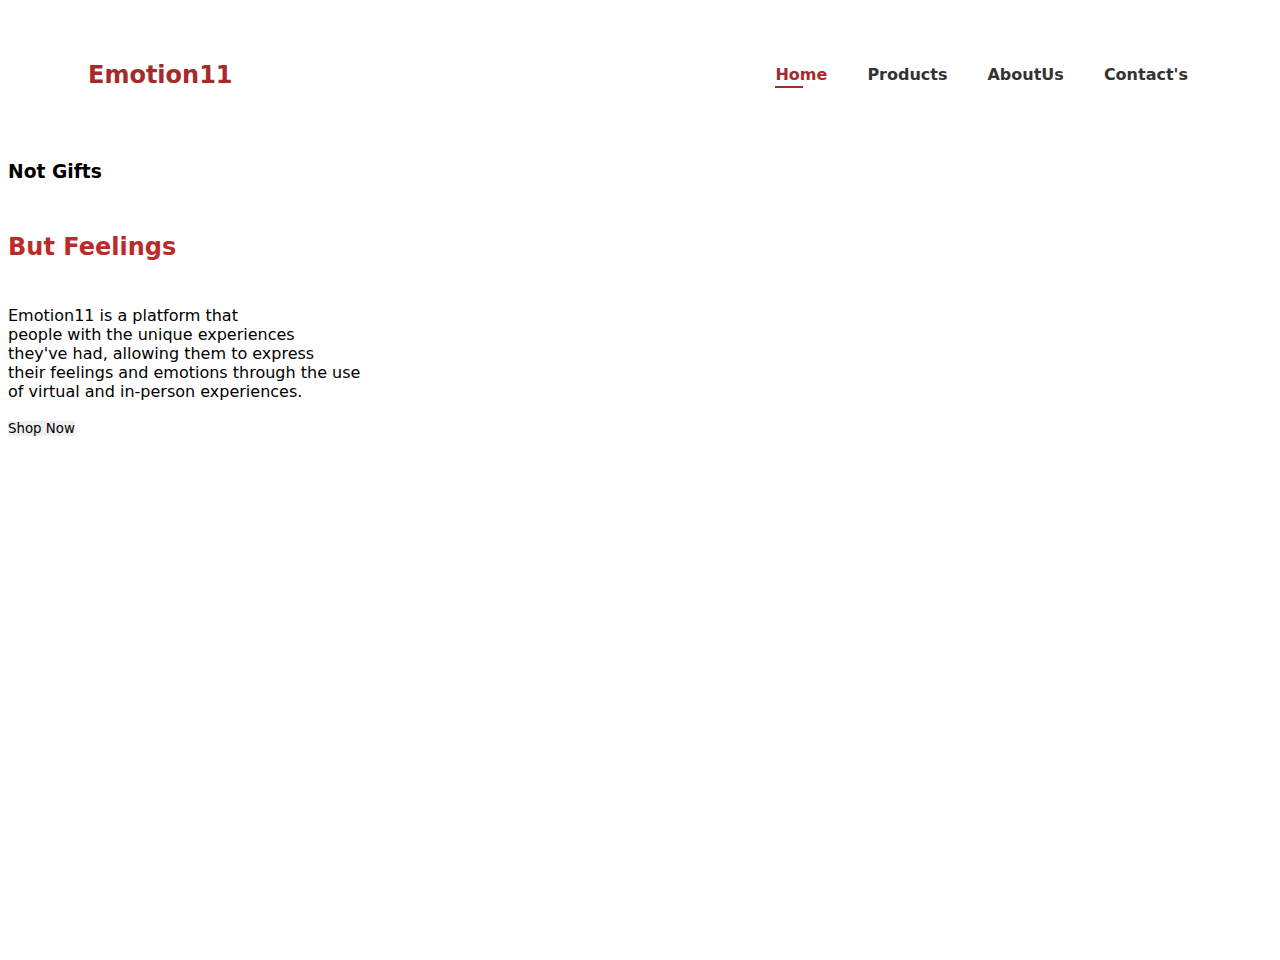
==== index.html @ 4c48672e "Add files via upload" ====
<!DOCTYPE html>
<html lang="en">
<head>
    <meta charset="UTF-8">
    <meta name="viewport" content="width=device-width, initial-scale=1.0">
    <title>Emotion11/Home</title>
    <link rel="stylesheet" href="style.css">
</head>
<body>
    <section id="header">
        <h2 class="logo">Emotion11</h2>
        <!--<a href="#"><img src="pictures/1.jpg" class="logo" height="90px"></a>-->
        <div>
            <ul id="navbar">
                <li><a class="active">Home</a></li>
                <li><a href="#">Products</a></li>
                <li><a href="#">AboutUs</a></li>
                <li><a href="#">Contact's</a></li>
            </ul>
        </div>
    </section>

    <section id="Hero">
        <h3>Not Gifts</h3>
        <h2>But Feelings</h2>
        <p>Emotion11 is a platform that<br> people with the unique experiences <br>they've had, allowing them to express<br> their feelings and emotions through the use<br> of virtual and in-person experiences.</p>
        <button>Shop Now</button>
    </section>
    
</body>
</html>
---- style.css ----
@import url('http://fonts.googleapis.com/css2?family=spartan:wght@100;200;300;400;500;600;700;800;900&display=swap');

*{
    border: 0;
    padding: 0;
    box-sizing: border-box;
    font-family: system-ui, -apple-system, BlinkMacSystemFont, 'Segoe UI', Roboto, Oxygen, Ubuntu, Cantarell, 'Open Sans', 'Helvetica Neue', sans-serif;
}

#header h2{
    color: brown;
}
h1{
    font-size: 50px ;
    line-height:  64px; ;

}

h2{
    font-size:46 ;
    line-height:54px ;
    
}


h4{
    font-size: 20px ;
    
    
}

h6{
    font-size:700 ;
    line-height: 12px ;
    
}

p{
    font-size: 16px;
    margin: 12px 0 20px 0;
}

section-p1 {
    padding: 40px 80px;
}

section-m1{
    margin: 40px 0;
}

body{
    width: 100%
}

#header {
    display: flex;
    align-items: center;
    justify-content: space-between;
    padding: 20px 80px;
    /*box-shadow: 0 5px 5px rgba(0, 0, 0, 0.1);*/
}

#navbar{
    display: flex;
    align-items: center;
    justify-content: center;

}

#navbar li{
    list-style: none;
    padding: 0 20px;
    position: relative;
}

#navbar li a{
    text-decoration: none;
    font-size: 16px;
    font-weight: 600;
    color: #333;
    transition: 0.3s ease;
}

#navbar li a:hover,
#navbar li a.active{
    color: brown;
}

#navbar li a.active::after,
#navbar li a:hover::after{
    content: "";
    width: 30%;
    height: 2px;
    background-color: brown;
    position: absolute;
    bottom: -4px;
    left: 20px;

}

#Hero{
    background-image: url("Pictures/1.jpg");
    background-repeat: no-repeat;
    background-position: right top ;
    display: flex;
    flex-direction: column;
    align-items: flex-start;
    justify-items: center;
    /* padding: 0 80% ; */
    height: 90vh;
    width: 100%;
}

#Hero h3{
    padding-bottom: 0px;
}

#Hero h2{
    color: rgb(188, 43, 43);
}

#Hero button{
    background-image: url("Pictures/backgroundimg_button.jpg");
}
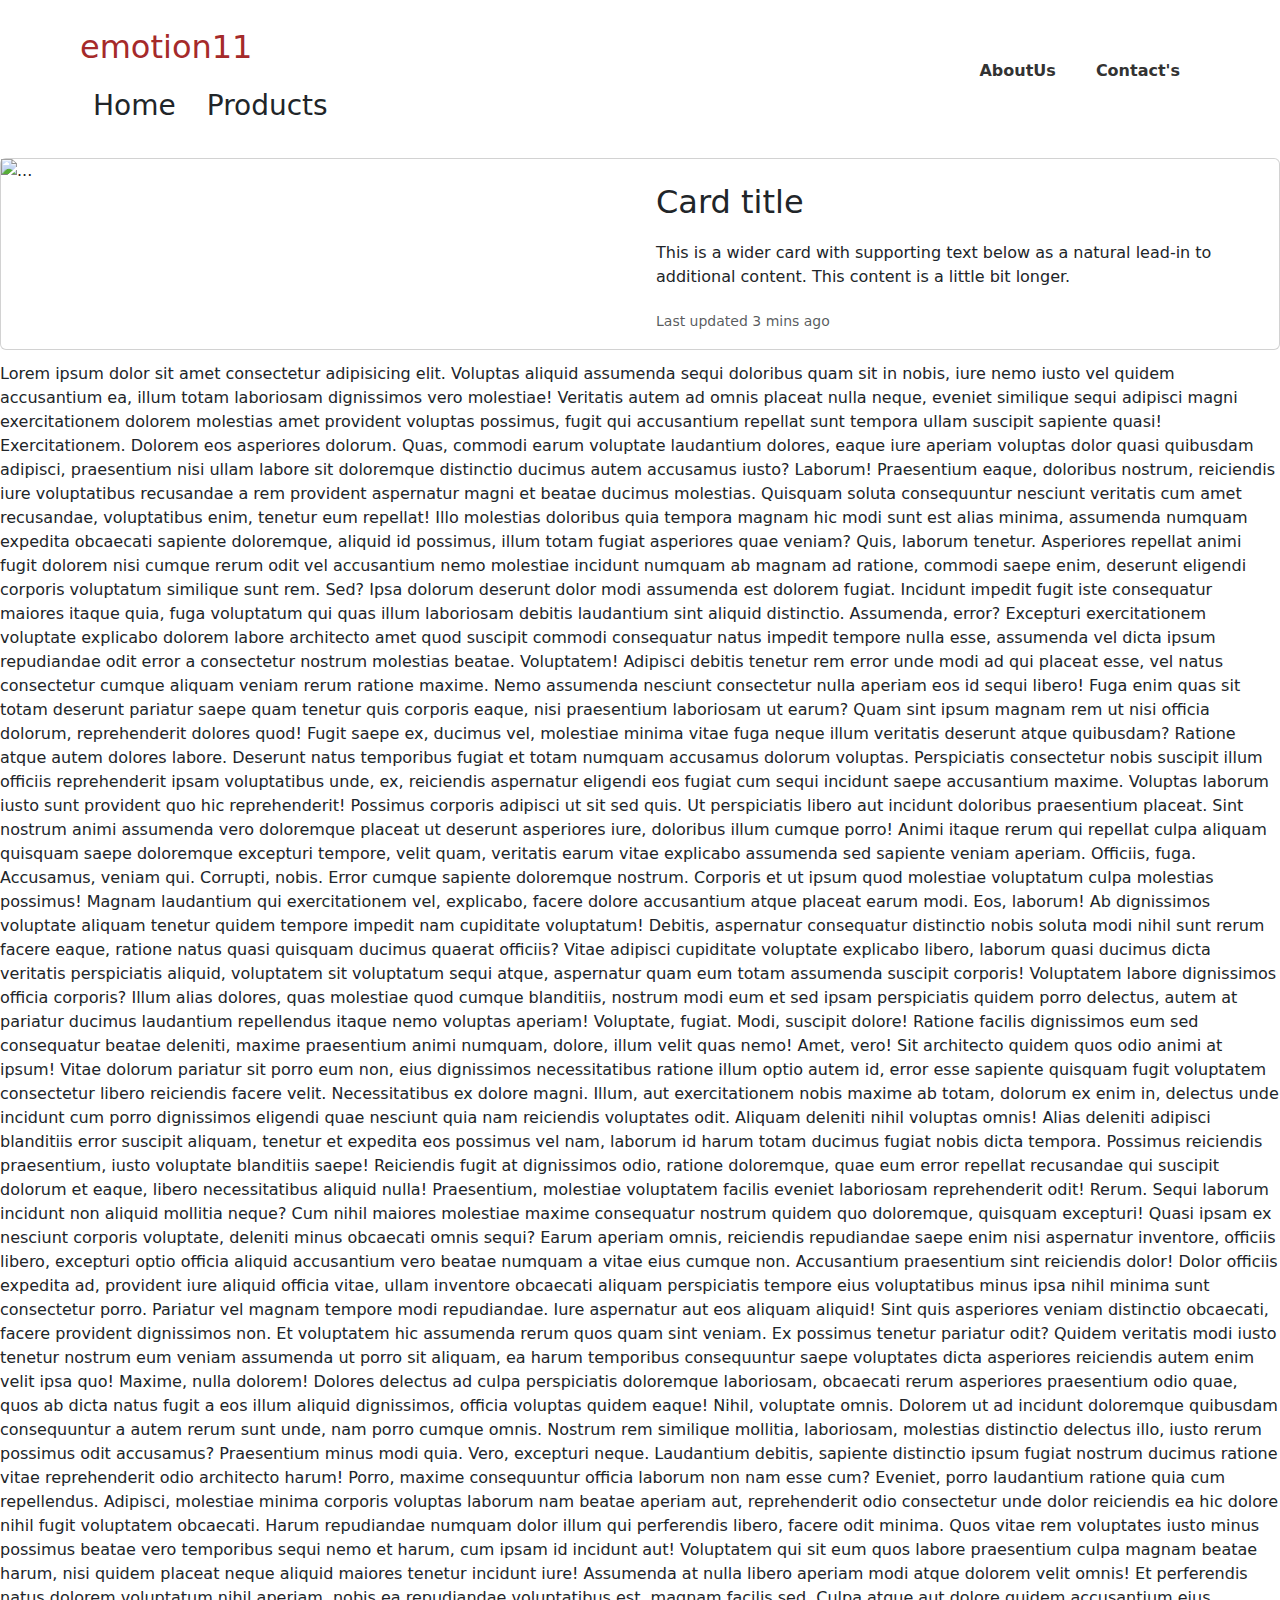
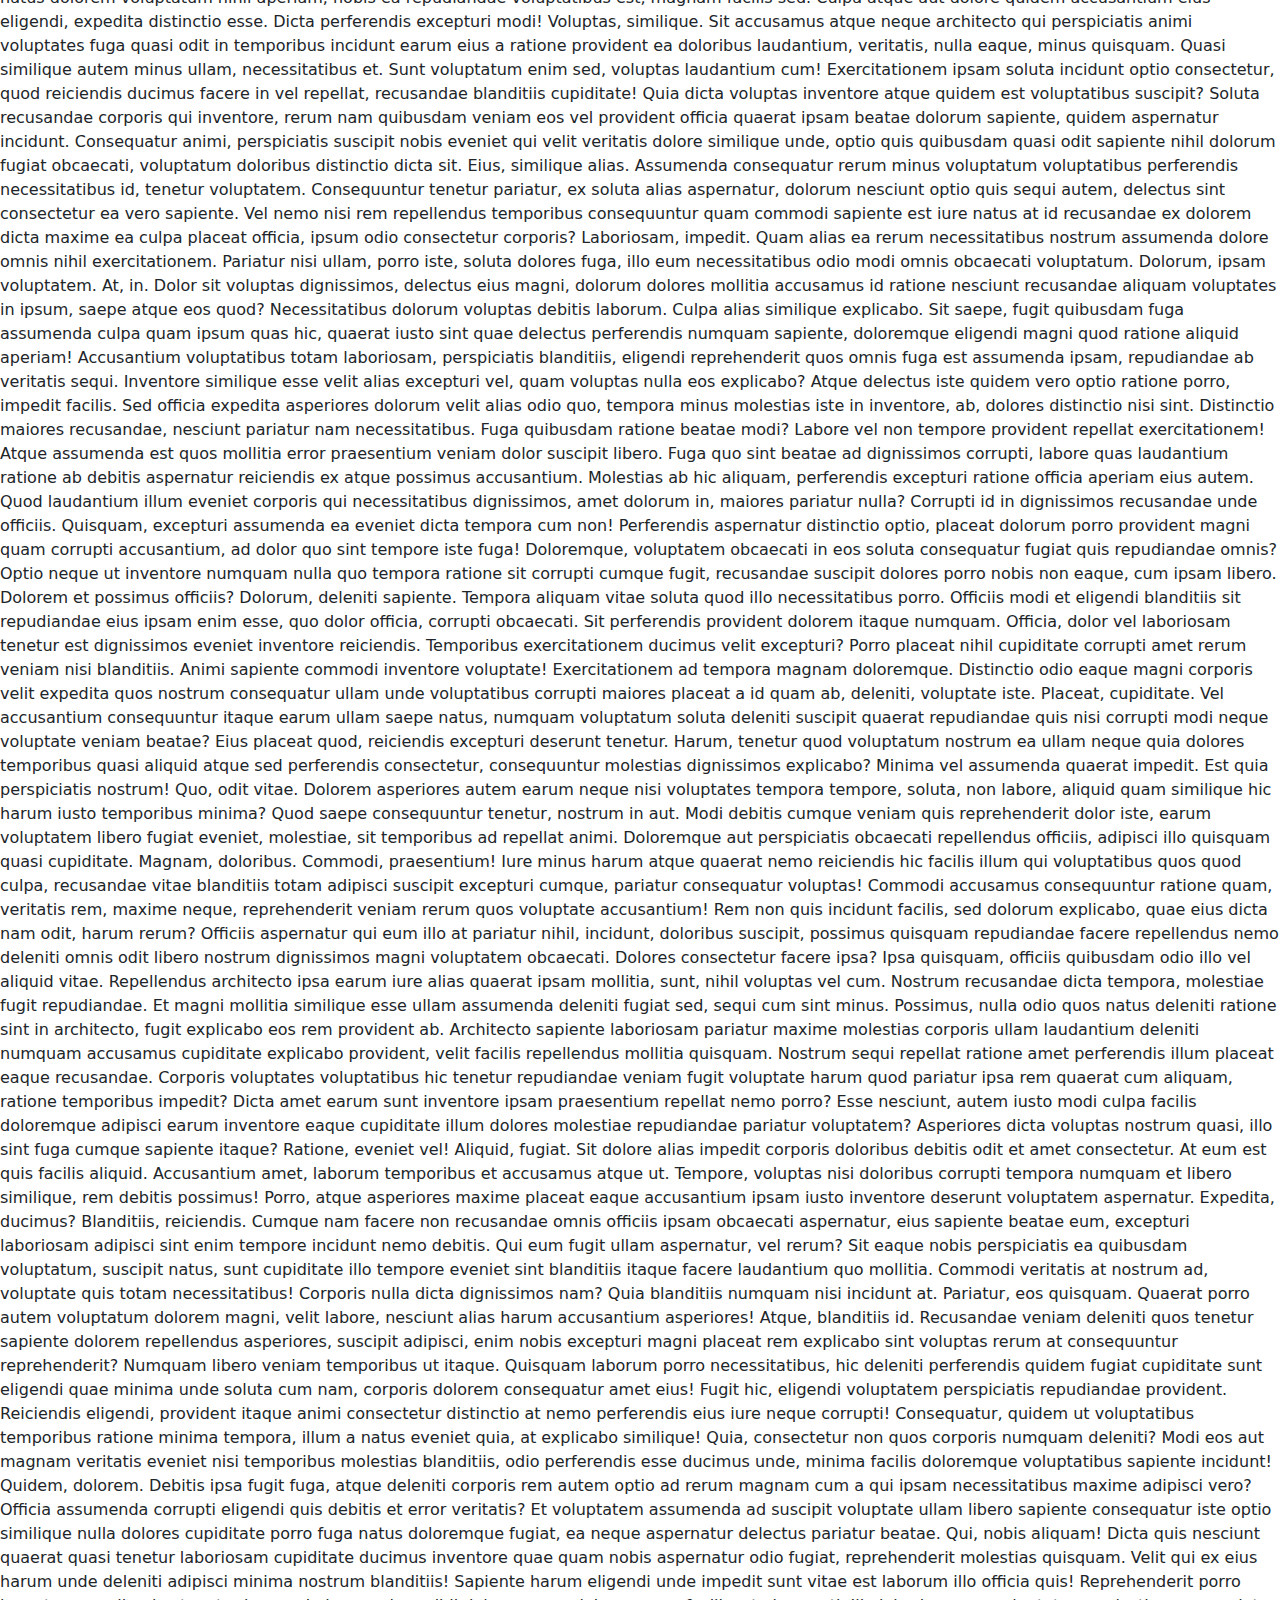
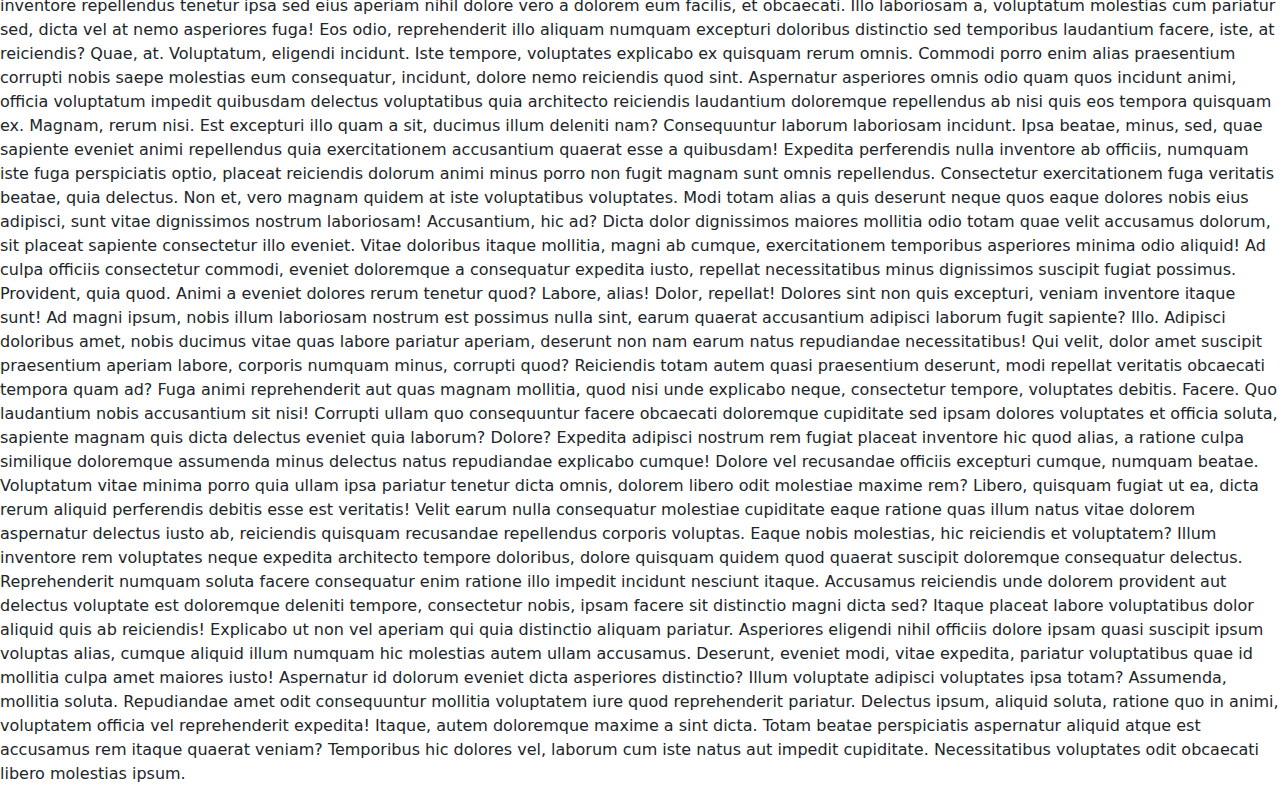
==== commit 84cd2813: "this is new index" ====
--- a/index.html
+++ b/index.html
@@ -4,28 +4,146 @@
     <meta charset="UTF-8">
     <meta name="viewport" content="width=device-width, initial-scale=1.0">
     <title>Emotion11/Home</title>
+    <link rel="stylesheet" href="	https://cdn.jsdelivr.net/npm/bootstrap@5.3.3/dist/css/bootstrap.min.css">
     <link rel="stylesheet" href="style.css">
+    
 </head>
 <body>
     <section id="header">
-        <h2 class="logo">Emotion11</h2>
+        <div class="home">
+            <h2 class="logo">emotion11</h2>
         <!--<a href="#"><img src="pictures/1.jpg" class="logo" height="90px"></a>-->
+        <button type="button" class="btn"><h3>Home</h3></button>
+        <button type="button" class=" btn btn-products"><h3>Products</h3></button>
+        </div>
         <div>
             <ul id="navbar">
-                <li><a class="active">Home</a></li>
-                <li><a href="#">Products</a></li>
                 <li><a href="#">AboutUs</a></li>
                 <li><a href="#">Contact's</a></li>
             </ul>
         </div>
     </section>
+    <div class="card" >
+        <div class="row g-0">
+          <div class="col-md-6">
+            <img src="Screenshot 2025-01-13 135725.png" class="img-fluid " alt="...">
+          </div>
+          <div class="col-md-6">
+            <div class="card-body">
+              <h2 class="card-title">Card title</h2>
+              <p class="card-text">This is a wider card with supporting text below as a natural lead-in to additional content. This content is a little bit longer.</p>
+              <p class="card-text"><small class="text-body-secondary">Last updated 3 mins ago</small></p>
+            </div>
+          </div>
+        </div>
+      </div>
+      <p>Lorem ipsum dolor sit amet consectetur adipisicing elit. Voluptas aliquid assumenda sequi doloribus quam sit in nobis, iure nemo iusto vel quidem accusantium ea, illum totam laboriosam dignissimos vero molestiae!
+      Veritatis autem ad omnis placeat nulla neque, eveniet similique sequi adipisci magni exercitationem dolorem molestias amet provident voluptas possimus, fugit qui accusantium repellat sunt tempora ullam suscipit sapiente quasi! Exercitationem.
+      Dolorem eos asperiores dolorum. Quas, commodi earum voluptate laudantium dolores, eaque iure aperiam voluptas dolor quasi quibusdam adipisci, praesentium nisi ullam labore sit doloremque distinctio ducimus autem accusamus iusto? Laborum!
+      Praesentium eaque, doloribus nostrum, reiciendis iure voluptatibus recusandae a rem provident aspernatur magni et beatae ducimus molestias. Quisquam soluta consequuntur nesciunt veritatis cum amet recusandae, voluptatibus enim, tenetur eum repellat!
+      Illo molestias doloribus quia tempora magnam hic modi sunt est alias minima, assumenda numquam expedita obcaecati sapiente doloremque, aliquid id possimus, illum totam fugiat asperiores quae veniam? Quis, laborum tenetur.
+      Asperiores repellat animi fugit dolorem nisi cumque rerum odit vel accusantium nemo molestiae incidunt numquam ab magnam ad ratione, commodi saepe enim, deserunt eligendi corporis voluptatum similique sunt rem. Sed?
+      Ipsa dolorum deserunt dolor modi assumenda est dolorem fugiat. Incidunt impedit fugit iste consequatur maiores itaque quia, fuga voluptatum qui quas illum laboriosam debitis laudantium sint aliquid distinctio. Assumenda, error?
+      Excepturi exercitationem voluptate explicabo dolorem labore architecto amet quod suscipit commodi consequatur natus impedit tempore nulla esse, assumenda vel dicta ipsum repudiandae odit error a consectetur nostrum molestias beatae. Voluptatem!
+      Adipisci debitis tenetur rem error unde modi ad qui placeat esse, vel natus consectetur cumque aliquam veniam rerum ratione maxime. Nemo assumenda nesciunt consectetur nulla aperiam eos id sequi libero!
+      Fuga enim quas sit totam deserunt pariatur saepe quam tenetur quis corporis eaque, nisi praesentium laboriosam ut earum? Quam sint ipsum magnam rem ut nisi officia dolorum, reprehenderit dolores quod!
+      Fugit saepe ex, ducimus vel, molestiae minima vitae fuga neque illum veritatis deserunt atque quibusdam? Ratione atque autem dolores labore. Deserunt natus temporibus fugiat et totam numquam accusamus dolorum voluptas.
+      Perspiciatis consectetur nobis suscipit illum officiis reprehenderit ipsam voluptatibus unde, ex, reiciendis aspernatur eligendi eos fugiat cum sequi incidunt saepe accusantium maxime. Voluptas laborum iusto sunt provident quo hic reprehenderit!
+      Possimus corporis adipisci ut sit sed quis. Ut perspiciatis libero aut incidunt doloribus praesentium placeat. Sint nostrum animi assumenda vero doloremque placeat ut deserunt asperiores iure, doloribus illum cumque porro!
+      Animi itaque rerum qui repellat culpa aliquam quisquam saepe doloremque excepturi tempore, velit quam, veritatis earum vitae explicabo assumenda sed sapiente veniam aperiam. Officiis, fuga. Accusamus, veniam qui. Corrupti, nobis.
+      Error cumque sapiente doloremque nostrum. Corporis et ut ipsum quod molestiae voluptatum culpa molestias possimus! Magnam laudantium qui exercitationem vel, explicabo, facere dolore accusantium atque placeat earum modi. Eos, laborum!
+      Ab dignissimos voluptate aliquam tenetur quidem tempore impedit nam cupiditate voluptatum! Debitis, aspernatur consequatur distinctio nobis soluta modi nihil sunt rerum facere eaque, ratione natus quasi quisquam ducimus quaerat officiis?
+      Vitae adipisci cupiditate voluptate explicabo libero, laborum quasi ducimus dicta veritatis perspiciatis aliquid, voluptatem sit voluptatum sequi atque, aspernatur quam eum totam assumenda suscipit corporis! Voluptatem labore dignissimos officia corporis?
+      Illum alias dolores, quas molestiae quod cumque blanditiis, nostrum modi eum et sed ipsam perspiciatis quidem porro delectus, autem at pariatur ducimus laudantium repellendus itaque nemo voluptas aperiam! Voluptate, fugiat.
+      Modi, suscipit dolore! Ratione facilis dignissimos eum sed consequatur beatae deleniti, maxime praesentium animi numquam, dolore, illum velit quas nemo! Amet, vero! Sit architecto quidem quos odio animi at ipsum!
+      Vitae dolorum pariatur sit porro eum non, eius dignissimos necessitatibus ratione illum optio autem id, error esse sapiente quisquam fugit voluptatem consectetur libero reiciendis facere velit. Necessitatibus ex dolore magni.
+      Illum, aut exercitationem nobis maxime ab totam, dolorum ex enim in, delectus unde incidunt cum porro dignissimos eligendi quae nesciunt quia nam reiciendis voluptates odit. Aliquam deleniti nihil voluptas omnis!
+      Alias deleniti adipisci blanditiis error suscipit aliquam, tenetur et expedita eos possimus vel nam, laborum id harum totam ducimus fugiat nobis dicta tempora. Possimus reiciendis praesentium, iusto voluptate blanditiis saepe!
+      Reiciendis fugit at dignissimos odio, ratione doloremque, quae eum error repellat recusandae qui suscipit dolorum et eaque, libero necessitatibus aliquid nulla! Praesentium, molestiae voluptatem facilis eveniet laboriosam reprehenderit odit! Rerum.
+      Sequi laborum incidunt non aliquid mollitia neque? Cum nihil maiores molestiae maxime consequatur nostrum quidem quo doloremque, quisquam excepturi! Quasi ipsam ex nesciunt corporis voluptate, deleniti minus obcaecati omnis sequi?
+      Earum aperiam omnis, reiciendis repudiandae saepe enim nisi aspernatur inventore, officiis libero, excepturi optio officia aliquid accusantium vero beatae numquam a vitae eius cumque non. Accusantium praesentium sint reiciendis dolor!
+      Dolor officiis expedita ad, provident iure aliquid officia vitae, ullam inventore obcaecati aliquam perspiciatis tempore eius voluptatibus minus ipsa nihil minima sunt consectetur porro. Pariatur vel magnam tempore modi repudiandae.
+      Iure aspernatur aut eos aliquam aliquid! Sint quis asperiores veniam distinctio obcaecati, facere provident dignissimos non. Et voluptatem hic assumenda rerum quos quam sint veniam. Ex possimus tenetur pariatur odit?
+      Quidem veritatis modi iusto tenetur nostrum eum veniam assumenda ut porro sit aliquam, ea harum temporibus consequuntur saepe voluptates dicta asperiores reiciendis autem enim velit ipsa quo! Maxime, nulla dolorem!
+      Dolores delectus ad culpa perspiciatis doloremque laboriosam, obcaecati rerum asperiores praesentium odio quae, quos ab dicta natus fugit a eos illum aliquid dignissimos, officia voluptas quidem eaque! Nihil, voluptate omnis.
+      Dolorem ut ad incidunt doloremque quibusdam consequuntur a autem rerum sunt unde, nam porro cumque omnis. Nostrum rem similique mollitia, laboriosam, molestias distinctio delectus illo, iusto rerum possimus odit accusamus?
+      Praesentium minus modi quia. Vero, excepturi neque. Laudantium debitis, sapiente distinctio ipsum fugiat nostrum ducimus ratione vitae reprehenderit odio architecto harum! Porro, maxime consequuntur officia laborum non nam esse cum?
+      Eveniet, porro laudantium ratione quia cum repellendus. Adipisci, molestiae minima corporis voluptas laborum nam beatae aperiam aut, reprehenderit odio consectetur unde dolor reiciendis ea hic dolore nihil fugit voluptatem obcaecati.
+      Harum repudiandae numquam dolor illum qui perferendis libero, facere odit minima. Quos vitae rem voluptates iusto minus possimus beatae vero temporibus sequi nemo et harum, cum ipsam id incidunt aut!
+      Voluptatem qui sit eum quos labore praesentium culpa magnam beatae harum, nisi quidem placeat neque aliquid maiores tenetur incidunt iure! Assumenda at nulla libero aperiam modi atque dolorem velit omnis!
+      Et perferendis natus dolorem voluptatum nihil aperiam, nobis ea repudiandae voluptatibus est, magnam facilis sed. Culpa atque aut dolore quidem accusantium eius eligendi, expedita distinctio esse. Dicta perferendis excepturi modi!
+      Voluptas, similique. Sit accusamus atque neque architecto qui perspiciatis animi voluptates fuga quasi odit in temporibus incidunt earum eius a ratione provident ea doloribus laudantium, veritatis, nulla eaque, minus quisquam.
+      Quasi similique autem minus ullam, necessitatibus et. Sunt voluptatum enim sed, voluptas laudantium cum! Exercitationem ipsam soluta incidunt optio consectetur, quod reiciendis ducimus facere in vel repellat, recusandae blanditiis cupiditate!
+      Quia dicta voluptas inventore atque quidem est voluptatibus suscipit? Soluta recusandae corporis qui inventore, rerum nam quibusdam veniam eos vel provident officia quaerat ipsam beatae dolorum sapiente, quidem aspernatur incidunt.
+      Consequatur animi, perspiciatis suscipit nobis eveniet qui velit veritatis dolore similique unde, optio quis quibusdam quasi odit sapiente nihil dolorum fugiat obcaecati, voluptatum doloribus distinctio dicta sit. Eius, similique alias.
+      Assumenda consequatur rerum minus voluptatum voluptatibus perferendis necessitatibus id, tenetur voluptatem. Consequuntur tenetur pariatur, ex soluta alias aspernatur, dolorum nesciunt optio quis sequi autem, delectus sint consectetur ea vero sapiente.
+      Vel nemo nisi rem repellendus temporibus consequuntur quam commodi sapiente est iure natus at id recusandae ex dolorem dicta maxime ea culpa placeat officia, ipsum odio consectetur corporis? Laboriosam, impedit.
+      Quam alias ea rerum necessitatibus nostrum assumenda dolore omnis nihil exercitationem. Pariatur nisi ullam, porro iste, soluta dolores fuga, illo eum necessitatibus odio modi omnis obcaecati voluptatum. Dolorum, ipsam voluptatem.
+      At, in. Dolor sit voluptas dignissimos, delectus eius magni, dolorum dolores mollitia accusamus id ratione nesciunt recusandae aliquam voluptates in ipsum, saepe atque eos quod? Necessitatibus dolorum voluptas debitis laborum.
+      Culpa alias similique explicabo. Sit saepe, fugit quibusdam fuga assumenda culpa quam ipsum quas hic, quaerat iusto sint quae delectus perferendis numquam sapiente, doloremque eligendi magni quod ratione aliquid aperiam!
+      Accusantium voluptatibus totam laboriosam, perspiciatis blanditiis, eligendi reprehenderit quos omnis fuga est assumenda ipsam, repudiandae ab veritatis sequi. Inventore similique esse velit alias excepturi vel, quam voluptas nulla eos explicabo?
+      Atque delectus iste quidem vero optio ratione porro, impedit facilis. Sed officia expedita asperiores dolorum velit alias odio quo, tempora minus molestias iste in inventore, ab, dolores distinctio nisi sint.
+      Distinctio maiores recusandae, nesciunt pariatur nam necessitatibus. Fuga quibusdam ratione beatae modi? Labore vel non tempore provident repellat exercitationem! Atque assumenda est quos mollitia error praesentium veniam dolor suscipit libero.
+      Fuga quo sint beatae ad dignissimos corrupti, labore quas laudantium ratione ab debitis aspernatur reiciendis ex atque possimus accusantium. Molestias ab hic aliquam, perferendis excepturi ratione officia aperiam eius autem.
+      Quod laudantium illum eveniet corporis qui necessitatibus dignissimos, amet dolorum in, maiores pariatur nulla? Corrupti id in dignissimos recusandae unde officiis. Quisquam, excepturi assumenda ea eveniet dicta tempora cum non!
+      Perferendis aspernatur distinctio optio, placeat dolorum porro provident magni quam corrupti accusantium, ad dolor quo sint tempore iste fuga! Doloremque, voluptatem obcaecati in eos soluta consequatur fugiat quis repudiandae omnis?
+      Optio neque ut inventore numquam nulla quo tempora ratione sit corrupti cumque fugit, recusandae suscipit dolores porro nobis non eaque, cum ipsam libero. Dolorem et possimus officiis? Dolorum, deleniti sapiente.
+      Tempora aliquam vitae soluta quod illo necessitatibus porro. Officiis modi et eligendi blanditiis sit repudiandae eius ipsam enim esse, quo dolor officia, corrupti obcaecati. Sit perferendis provident dolorem itaque numquam.
+      Officia, dolor vel laboriosam tenetur est dignissimos eveniet inventore reiciendis. Temporibus exercitationem ducimus velit excepturi? Porro placeat nihil cupiditate corrupti amet rerum veniam nisi blanditiis. Animi sapiente commodi inventore voluptate!
+      Exercitationem ad tempora magnam doloremque. Distinctio odio eaque magni corporis velit expedita quos nostrum consequatur ullam unde voluptatibus corrupti maiores placeat a id quam ab, deleniti, voluptate iste. Placeat, cupiditate.
+      Vel accusantium consequuntur itaque earum ullam saepe natus, numquam voluptatum soluta deleniti suscipit quaerat repudiandae quis nisi corrupti modi neque voluptate veniam beatae? Eius placeat quod, reiciendis excepturi deserunt tenetur.
+      Harum, tenetur quod voluptatum nostrum ea ullam neque quia dolores temporibus quasi aliquid atque sed perferendis consectetur, consequuntur molestias dignissimos explicabo? Minima vel assumenda quaerat impedit. Est quia perspiciatis nostrum!
+      Quo, odit vitae. Dolorem asperiores autem earum neque nisi voluptates tempora tempore, soluta, non labore, aliquid quam similique hic harum iusto temporibus minima? Quod saepe consequuntur tenetur, nostrum in aut.
+      Modi debitis cumque veniam quis reprehenderit dolor iste, earum voluptatem libero fugiat eveniet, molestiae, sit temporibus ad repellat animi. Doloremque aut perspiciatis obcaecati repellendus officiis, adipisci illo quisquam quasi cupiditate.
+      Magnam, doloribus. Commodi, praesentium! Iure minus harum atque quaerat nemo reiciendis hic facilis illum qui voluptatibus quos quod culpa, recusandae vitae blanditiis totam adipisci suscipit excepturi cumque, pariatur consequatur voluptas!
+      Commodi accusamus consequuntur ratione quam, veritatis rem, maxime neque, reprehenderit veniam rerum quos voluptate accusantium! Rem non quis incidunt facilis, sed dolorum explicabo, quae eius dicta nam odit, harum rerum?
+      Officiis aspernatur qui eum illo at pariatur nihil, incidunt, doloribus suscipit, possimus quisquam repudiandae facere repellendus nemo deleniti omnis odit libero nostrum dignissimos magni voluptatem obcaecati. Dolores consectetur facere ipsa?
+      Ipsa quisquam, officiis quibusdam odio illo vel aliquid vitae. Repellendus architecto ipsa earum iure alias quaerat ipsam mollitia, sunt, nihil voluptas vel cum. Nostrum recusandae dicta tempora, molestiae fugit repudiandae.
+      Et magni mollitia similique esse ullam assumenda deleniti fugiat sed, sequi cum sint minus. Possimus, nulla odio quos natus deleniti ratione sint in architecto, fugit explicabo eos rem provident ab.
+      Architecto sapiente laboriosam pariatur maxime molestias corporis ullam laudantium deleniti numquam accusamus cupiditate explicabo provident, velit facilis repellendus mollitia quisquam. Nostrum sequi repellat ratione amet perferendis illum placeat eaque recusandae.
+      Corporis voluptates voluptatibus hic tenetur repudiandae veniam fugit voluptate harum quod pariatur ipsa rem quaerat cum aliquam, ratione temporibus impedit? Dicta amet earum sunt inventore ipsam praesentium repellat nemo porro?
+      Esse nesciunt, autem iusto modi culpa facilis doloremque adipisci earum inventore eaque cupiditate illum dolores molestiae repudiandae pariatur voluptatem? Asperiores dicta voluptas nostrum quasi, illo sint fuga cumque sapiente itaque?
+      Ratione, eveniet vel! Aliquid, fugiat. Sit dolore alias impedit corporis doloribus debitis odit et amet consectetur. At eum est quis facilis aliquid. Accusantium amet, laborum temporibus et accusamus atque ut.
+      Tempore, voluptas nisi doloribus corrupti tempora numquam et libero similique, rem debitis possimus! Porro, atque asperiores maxime placeat eaque accusantium ipsam iusto inventore deserunt voluptatem aspernatur. Expedita, ducimus? Blanditiis, reiciendis.
+      Cumque nam facere non recusandae omnis officiis ipsam obcaecati aspernatur, eius sapiente beatae eum, excepturi laboriosam adipisci sint enim tempore incidunt nemo debitis. Qui eum fugit ullam aspernatur, vel rerum?
+      Sit eaque nobis perspiciatis ea quibusdam voluptatum, suscipit natus, sunt cupiditate illo tempore eveniet sint blanditiis itaque facere laudantium quo mollitia. Commodi veritatis at nostrum ad, voluptate quis totam necessitatibus!
+      Corporis nulla dicta dignissimos nam? Quia blanditiis numquam nisi incidunt at. Pariatur, eos quisquam. Quaerat porro autem voluptatum dolorem magni, velit labore, nesciunt alias harum accusantium asperiores! Atque, blanditiis id.
+      Recusandae veniam deleniti quos tenetur sapiente dolorem repellendus asperiores, suscipit adipisci, enim nobis excepturi magni placeat rem explicabo sint voluptas rerum at consequuntur reprehenderit? Numquam libero veniam temporibus ut itaque.
+      Quisquam laborum porro necessitatibus, hic deleniti perferendis quidem fugiat cupiditate sunt eligendi quae minima unde soluta cum nam, corporis dolorem consequatur amet eius! Fugit hic, eligendi voluptatem perspiciatis repudiandae provident.
+      Reiciendis eligendi, provident itaque animi consectetur distinctio at nemo perferendis eius iure neque corrupti! Consequatur, quidem ut voluptatibus temporibus ratione minima tempora, illum a natus eveniet quia, at explicabo similique!
+      Quia, consectetur non quos corporis numquam deleniti? Modi eos aut magnam veritatis eveniet nisi temporibus molestias blanditiis, odio perferendis esse ducimus unde, minima facilis doloremque voluptatibus sapiente incidunt! Quidem, dolorem.
+      Debitis ipsa fugit fuga, atque deleniti corporis rem autem optio ad rerum magnam cum a qui ipsam necessitatibus maxime adipisci vero? Officia assumenda corrupti eligendi quis debitis et error veritatis?
+      Et voluptatem assumenda ad suscipit voluptate ullam libero sapiente consequatur iste optio similique nulla dolores cupiditate porro fuga natus doloremque fugiat, ea neque aspernatur delectus pariatur beatae. Qui, nobis aliquam!
+      Dicta quis nesciunt quaerat quasi tenetur laboriosam cupiditate ducimus inventore quae quam nobis aspernatur odio fugiat, reprehenderit molestias quisquam. Velit qui ex eius harum unde deleniti adipisci minima nostrum blanditiis!
+      Sapiente harum eligendi unde impedit sunt vitae est laborum illo officia quis! Reprehenderit porro inventore repellendus tenetur ipsa sed eius aperiam nihil dolore vero a dolorem eum facilis, et obcaecati.
+      Illo laboriosam a, voluptatum molestias cum pariatur sed, dicta vel at nemo asperiores fuga! Eos odio, reprehenderit illo aliquam numquam excepturi doloribus distinctio sed temporibus laudantium facere, iste, at reiciendis?
+      Quae, at. Voluptatum, eligendi incidunt. Iste tempore, voluptates explicabo ex quisquam rerum omnis. Commodi porro enim alias praesentium corrupti nobis saepe molestias eum consequatur, incidunt, dolore nemo reiciendis quod sint.
+      Aspernatur asperiores omnis odio quam quos incidunt animi, officia voluptatum impedit quibusdam delectus voluptatibus quia architecto reiciendis laudantium doloremque repellendus ab nisi quis eos tempora quisquam ex. Magnam, rerum nisi.
+      Est excepturi illo quam a sit, ducimus illum deleniti nam? Consequuntur laborum laboriosam incidunt. Ipsa beatae, minus, sed, quae sapiente eveniet animi repellendus quia exercitationem accusantium quaerat esse a quibusdam!
+      Expedita perferendis nulla inventore ab officiis, numquam iste fuga perspiciatis optio, placeat reiciendis dolorum animi minus porro non fugit magnam sunt omnis repellendus. Consectetur exercitationem fuga veritatis beatae, quia delectus.
+      Non et, vero magnam quidem at iste voluptatibus voluptates. Modi totam alias a quis deserunt neque quos eaque dolores nobis eius adipisci, sunt vitae dignissimos nostrum laboriosam! Accusantium, hic ad?
+      Dicta dolor dignissimos maiores mollitia odio totam quae velit accusamus dolorum, sit placeat sapiente consectetur illo eveniet. Vitae doloribus itaque mollitia, magni ab cumque, exercitationem temporibus asperiores minima odio aliquid!
+      Ad culpa officiis consectetur commodi, eveniet doloremque a consequatur expedita iusto, repellat necessitatibus minus dignissimos suscipit fugiat possimus. Provident, quia quod. Animi a eveniet dolores rerum tenetur quod? Labore, alias!
+      Dolor, repellat! Dolores sint non quis excepturi, veniam inventore itaque sunt! Ad magni ipsum, nobis illum laboriosam nostrum est possimus nulla sint, earum quaerat accusantium adipisci laborum fugit sapiente? Illo.
+      Adipisci doloribus amet, nobis ducimus vitae quas labore pariatur aperiam, deserunt non nam earum natus repudiandae necessitatibus! Qui velit, dolor amet suscipit praesentium aperiam labore, corporis numquam minus, corrupti quod?
+      Reiciendis totam autem quasi praesentium deserunt, modi repellat veritatis obcaecati tempora quam ad? Fuga animi reprehenderit aut quas magnam mollitia, quod nisi unde explicabo neque, consectetur tempore, voluptates debitis. Facere.
+      Quo laudantium nobis accusantium sit nisi! Corrupti ullam quo consequuntur facere obcaecati doloremque cupiditate sed ipsam dolores voluptates et officia soluta, sapiente magnam quis dicta delectus eveniet quia laborum? Dolore?
+      Expedita adipisci nostrum rem fugiat placeat inventore hic quod alias, a ratione culpa similique doloremque assumenda minus delectus natus repudiandae explicabo cumque! Dolore vel recusandae officiis excepturi cumque, numquam beatae.
+      Voluptatum vitae minima porro quia ullam ipsa pariatur tenetur dicta omnis, dolorem libero odit molestiae maxime rem? Libero, quisquam fugiat ut ea, dicta rerum aliquid perferendis debitis esse est veritatis!
+      Velit earum nulla consequatur molestiae cupiditate eaque ratione quas illum natus vitae dolorem aspernatur delectus iusto ab, reiciendis quisquam recusandae repellendus corporis voluptas. Eaque nobis molestias, hic reiciendis et voluptatem?
+      Illum inventore rem voluptates neque expedita architecto tempore doloribus, dolore quisquam quidem quod quaerat suscipit doloremque consequatur delectus. Reprehenderit numquam soluta facere consequatur enim ratione illo impedit incidunt nesciunt itaque.
+      Accusamus reiciendis unde dolorem provident aut delectus voluptate est doloremque deleniti tempore, consectetur nobis, ipsam facere sit distinctio magni dicta sed? Itaque placeat labore voluptatibus dolor aliquid quis ab reiciendis!
+      Explicabo ut non vel aperiam qui quia distinctio aliquam pariatur. Asperiores eligendi nihil officiis dolore ipsam quasi suscipit ipsum voluptas alias, cumque aliquid illum numquam hic molestias autem ullam accusamus.
+      Deserunt, eveniet modi, vitae expedita, pariatur voluptatibus quae id mollitia culpa amet maiores iusto! Aspernatur id dolorum eveniet dicta asperiores distinctio? Illum voluptate adipisci voluptates ipsa totam? Assumenda, mollitia soluta.
+      Repudiandae amet odit consequuntur mollitia voluptatem iure quod reprehenderit pariatur. Delectus ipsum, aliquid soluta, ratione quo in animi, voluptatem officia vel reprehenderit expedita! Itaque, autem doloremque maxime a sint dicta.
+      Totam beatae perspiciatis aspernatur aliquid atque est accusamus rem itaque quaerat veniam? Temporibus hic dolores vel, laborum cum iste natus aut impedit cupiditate. Necessitatibus voluptates odit obcaecati libero molestias ipsum.</p>
 
-    <section id="Hero">
+    <!-- <section id="Hero">
         <h3>Not Gifts</h3>
         <h2>But Feelings</h2>
         <p>Emotion11 is a platform that<br> people with the unique experiences <br>they've had, allowing them to express<br> their feelings and emotions through the use<br> of virtual and in-person experiences.</p>
         <button>Shop Now</button>
-    </section>
+    </section> -->
     
 </body>
 </html>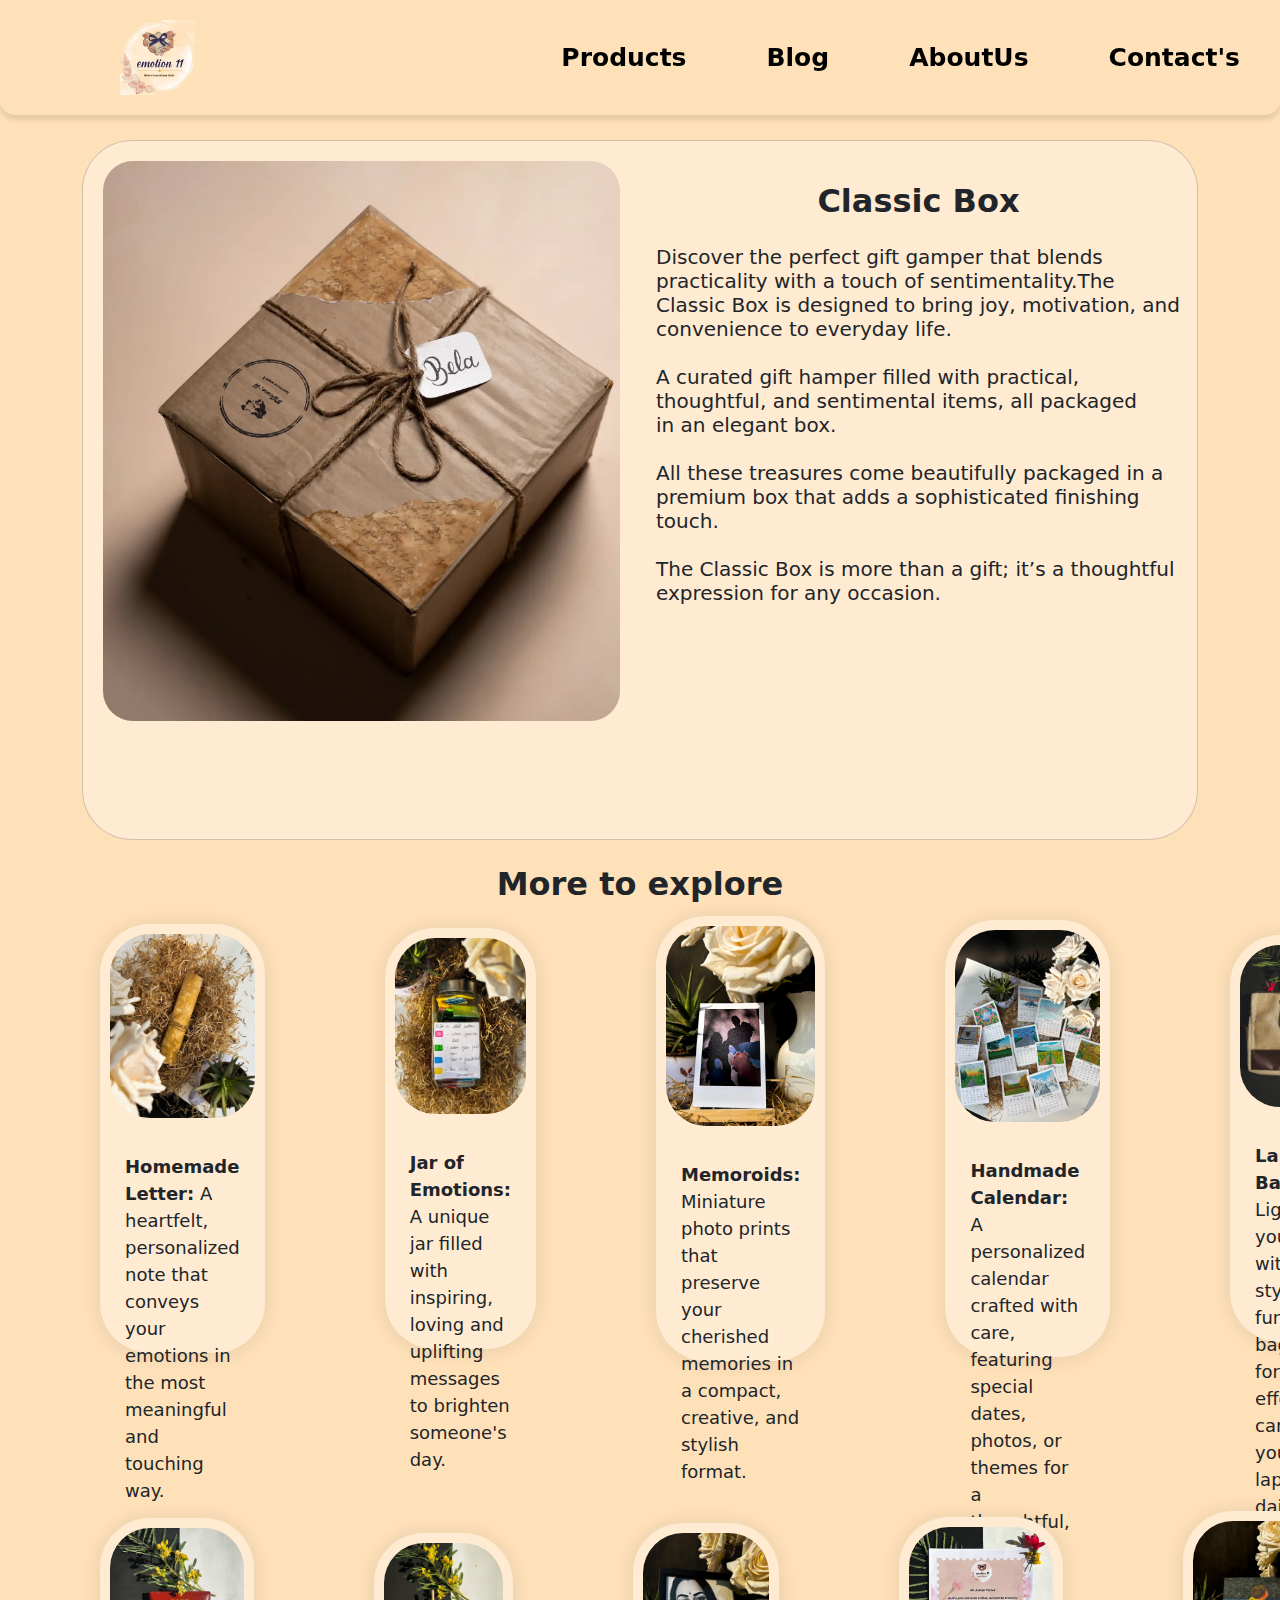
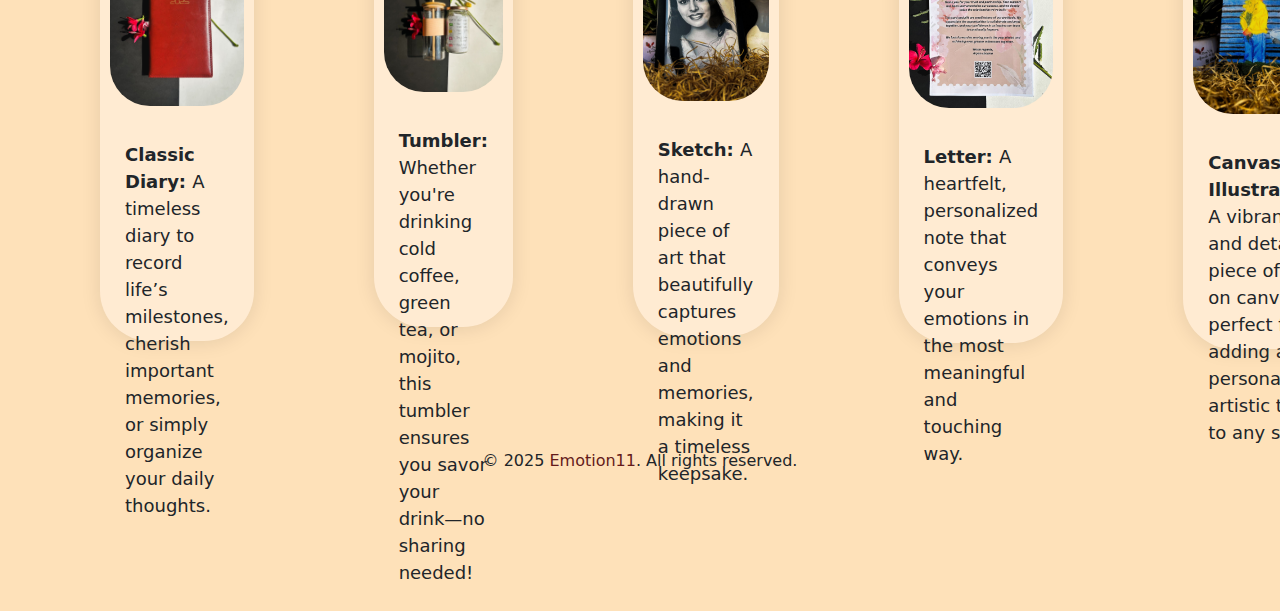
==== commit a95bb064: "Add files via upload" ====
--- a/index.html
+++ b/index.html
@@ -6,144 +6,129 @@
     <title>Emotion11/Home</title>
     <link rel="stylesheet" href="	https://cdn.jsdelivr.net/npm/bootstrap@5.3.3/dist/css/bootstrap.min.css">
     <link rel="stylesheet" href="style.css">
-    
 </head>
 <body>
     <section id="header">
         <div class="home">
-            <h2 class="logo">emotion11</h2>
-        <!--<a href="#"><img src="pictures/1.jpg" class="logo" height="90px"></a>-->
-        <button type="button" class="btn"><h3>Home</h3></button>
-        <button type="button" class=" btn btn-products"><h3>Products</h3></button>
+            <img src="New Project2.png" alt="" class="logo">
         </div>
-        <div>
-            <ul id="navbar">
-                <li><a href="#">AboutUs</a></li>
-                <li><a href="#">Contact's</a></li>
-            </ul>
-        </div>
+           <div class="nav2">
+               <ul id="navbar">
+                   <li><a href="products.html">Products</a></li>
+                   <li><a href="blog.html">Blog</a></li>
+                   <li><a href="about us.html">AboutUs</a></li>
+                   <li><a href="contact us.html">Contact's</a></li>
+               </ul>
+           </div>
+
     </section>
-    <div class="card" >
+    <div class="container">
+      <div class="card" >
         <div class="row g-0">
           <div class="col-md-6">
-            <img src="Screenshot 2025-01-13 135725.png" class="img-fluid " alt="...">
+            <img src="Screenshot 2025-01-13 135725.png" class="img-fluid " alt="">
           </div>
           <div class="col-md-6">
             <div class="card-body">
-              <h2 class="card-title">Card title</h2>
-              <p class="card-text">This is a wider card with supporting text below as a natural lead-in to additional content. This content is a little bit longer.</p>
-              <p class="card-text"><small class="text-body-secondary">Last updated 3 mins ago</small></p>
+              <h2 class="card-title">Classic Box</h2>
+              <h5 class="card-text1">Discover the perfect gift gamper that blends practicality with a touch of sentimentality.The Classic Box is designed to bring joy, motivation, and convenience to everyday life. <br> <br> A curated gift hamper filled with practical, thoughtful, and sentimental items, all packaged in an elegant box. <br> <br>  All these treasures come beautifully packaged in a premium box that adds a sophisticated finishing touch. <br> <br>The Classic Box is more than a gift; it’s a thoughtful expression for any occasion. </h5>
             </div>
           </div>
         </div>
       </div>
-      <p>Lorem ipsum dolor sit amet consectetur adipisicing elit. Voluptas aliquid assumenda sequi doloribus quam sit in nobis, iure nemo iusto vel quidem accusantium ea, illum totam laboriosam dignissimos vero molestiae!
-      Veritatis autem ad omnis placeat nulla neque, eveniet similique sequi adipisci magni exercitationem dolorem molestias amet provident voluptas possimus, fugit qui accusantium repellat sunt tempora ullam suscipit sapiente quasi! Exercitationem.
-      Dolorem eos asperiores dolorum. Quas, commodi earum voluptate laudantium dolores, eaque iure aperiam voluptas dolor quasi quibusdam adipisci, praesentium nisi ullam labore sit doloremque distinctio ducimus autem accusamus iusto? Laborum!
-      Praesentium eaque, doloribus nostrum, reiciendis iure voluptatibus recusandae a rem provident aspernatur magni et beatae ducimus molestias. Quisquam soluta consequuntur nesciunt veritatis cum amet recusandae, voluptatibus enim, tenetur eum repellat!
-      Illo molestias doloribus quia tempora magnam hic modi sunt est alias minima, assumenda numquam expedita obcaecati sapiente doloremque, aliquid id possimus, illum totam fugiat asperiores quae veniam? Quis, laborum tenetur.
-      Asperiores repellat animi fugit dolorem nisi cumque rerum odit vel accusantium nemo molestiae incidunt numquam ab magnam ad ratione, commodi saepe enim, deserunt eligendi corporis voluptatum similique sunt rem. Sed?
-      Ipsa dolorum deserunt dolor modi assumenda est dolorem fugiat. Incidunt impedit fugit iste consequatur maiores itaque quia, fuga voluptatum qui quas illum laboriosam debitis laudantium sint aliquid distinctio. Assumenda, error?
-      Excepturi exercitationem voluptate explicabo dolorem labore architecto amet quod suscipit commodi consequatur natus impedit tempore nulla esse, assumenda vel dicta ipsum repudiandae odit error a consectetur nostrum molestias beatae. Voluptatem!
-      Adipisci debitis tenetur rem error unde modi ad qui placeat esse, vel natus consectetur cumque aliquam veniam rerum ratione maxime. Nemo assumenda nesciunt consectetur nulla aperiam eos id sequi libero!
-      Fuga enim quas sit totam deserunt pariatur saepe quam tenetur quis corporis eaque, nisi praesentium laboriosam ut earum? Quam sint ipsum magnam rem ut nisi officia dolorum, reprehenderit dolores quod!
-      Fugit saepe ex, ducimus vel, molestiae minima vitae fuga neque illum veritatis deserunt atque quibusdam? Ratione atque autem dolores labore. Deserunt natus temporibus fugiat et totam numquam accusamus dolorum voluptas.
-      Perspiciatis consectetur nobis suscipit illum officiis reprehenderit ipsam voluptatibus unde, ex, reiciendis aspernatur eligendi eos fugiat cum sequi incidunt saepe accusantium maxime. Voluptas laborum iusto sunt provident quo hic reprehenderit!
-      Possimus corporis adipisci ut sit sed quis. Ut perspiciatis libero aut incidunt doloribus praesentium placeat. Sint nostrum animi assumenda vero doloremque placeat ut deserunt asperiores iure, doloribus illum cumque porro!
-      Animi itaque rerum qui repellat culpa aliquam quisquam saepe doloremque excepturi tempore, velit quam, veritatis earum vitae explicabo assumenda sed sapiente veniam aperiam. Officiis, fuga. Accusamus, veniam qui. Corrupti, nobis.
-      Error cumque sapiente doloremque nostrum. Corporis et ut ipsum quod molestiae voluptatum culpa molestias possimus! Magnam laudantium qui exercitationem vel, explicabo, facere dolore accusantium atque placeat earum modi. Eos, laborum!
-      Ab dignissimos voluptate aliquam tenetur quidem tempore impedit nam cupiditate voluptatum! Debitis, aspernatur consequatur distinctio nobis soluta modi nihil sunt rerum facere eaque, ratione natus quasi quisquam ducimus quaerat officiis?
-      Vitae adipisci cupiditate voluptate explicabo libero, laborum quasi ducimus dicta veritatis perspiciatis aliquid, voluptatem sit voluptatum sequi atque, aspernatur quam eum totam assumenda suscipit corporis! Voluptatem labore dignissimos officia corporis?
-      Illum alias dolores, quas molestiae quod cumque blanditiis, nostrum modi eum et sed ipsam perspiciatis quidem porro delectus, autem at pariatur ducimus laudantium repellendus itaque nemo voluptas aperiam! Voluptate, fugiat.
-      Modi, suscipit dolore! Ratione facilis dignissimos eum sed consequatur beatae deleniti, maxime praesentium animi numquam, dolore, illum velit quas nemo! Amet, vero! Sit architecto quidem quos odio animi at ipsum!
-      Vitae dolorum pariatur sit porro eum non, eius dignissimos necessitatibus ratione illum optio autem id, error esse sapiente quisquam fugit voluptatem consectetur libero reiciendis facere velit. Necessitatibus ex dolore magni.
-      Illum, aut exercitationem nobis maxime ab totam, dolorum ex enim in, delectus unde incidunt cum porro dignissimos eligendi quae nesciunt quia nam reiciendis voluptates odit. Aliquam deleniti nihil voluptas omnis!
-      Alias deleniti adipisci blanditiis error suscipit aliquam, tenetur et expedita eos possimus vel nam, laborum id harum totam ducimus fugiat nobis dicta tempora. Possimus reiciendis praesentium, iusto voluptate blanditiis saepe!
-      Reiciendis fugit at dignissimos odio, ratione doloremque, quae eum error repellat recusandae qui suscipit dolorum et eaque, libero necessitatibus aliquid nulla! Praesentium, molestiae voluptatem facilis eveniet laboriosam reprehenderit odit! Rerum.
-      Sequi laborum incidunt non aliquid mollitia neque? Cum nihil maiores molestiae maxime consequatur nostrum quidem quo doloremque, quisquam excepturi! Quasi ipsam ex nesciunt corporis voluptate, deleniti minus obcaecati omnis sequi?
-      Earum aperiam omnis, reiciendis repudiandae saepe enim nisi aspernatur inventore, officiis libero, excepturi optio officia aliquid accusantium vero beatae numquam a vitae eius cumque non. Accusantium praesentium sint reiciendis dolor!
-      Dolor officiis expedita ad, provident iure aliquid officia vitae, ullam inventore obcaecati aliquam perspiciatis tempore eius voluptatibus minus ipsa nihil minima sunt consectetur porro. Pariatur vel magnam tempore modi repudiandae.
-      Iure aspernatur aut eos aliquam aliquid! Sint quis asperiores veniam distinctio obcaecati, facere provident dignissimos non. Et voluptatem hic assumenda rerum quos quam sint veniam. Ex possimus tenetur pariatur odit?
-      Quidem veritatis modi iusto tenetur nostrum eum veniam assumenda ut porro sit aliquam, ea harum temporibus consequuntur saepe voluptates dicta asperiores reiciendis autem enim velit ipsa quo! Maxime, nulla dolorem!
-      Dolores delectus ad culpa perspiciatis doloremque laboriosam, obcaecati rerum asperiores praesentium odio quae, quos ab dicta natus fugit a eos illum aliquid dignissimos, officia voluptas quidem eaque! Nihil, voluptate omnis.
-      Dolorem ut ad incidunt doloremque quibusdam consequuntur a autem rerum sunt unde, nam porro cumque omnis. Nostrum rem similique mollitia, laboriosam, molestias distinctio delectus illo, iusto rerum possimus odit accusamus?
-      Praesentium minus modi quia. Vero, excepturi neque. Laudantium debitis, sapiente distinctio ipsum fugiat nostrum ducimus ratione vitae reprehenderit odio architecto harum! Porro, maxime consequuntur officia laborum non nam esse cum?
-      Eveniet, porro laudantium ratione quia cum repellendus. Adipisci, molestiae minima corporis voluptas laborum nam beatae aperiam aut, reprehenderit odio consectetur unde dolor reiciendis ea hic dolore nihil fugit voluptatem obcaecati.
-      Harum repudiandae numquam dolor illum qui perferendis libero, facere odit minima. Quos vitae rem voluptates iusto minus possimus beatae vero temporibus sequi nemo et harum, cum ipsam id incidunt aut!
-      Voluptatem qui sit eum quos labore praesentium culpa magnam beatae harum, nisi quidem placeat neque aliquid maiores tenetur incidunt iure! Assumenda at nulla libero aperiam modi atque dolorem velit omnis!
-      Et perferendis natus dolorem voluptatum nihil aperiam, nobis ea repudiandae voluptatibus est, magnam facilis sed. Culpa atque aut dolore quidem accusantium eius eligendi, expedita distinctio esse. Dicta perferendis excepturi modi!
-      Voluptas, similique. Sit accusamus atque neque architecto qui perspiciatis animi voluptates fuga quasi odit in temporibus incidunt earum eius a ratione provident ea doloribus laudantium, veritatis, nulla eaque, minus quisquam.
-      Quasi similique autem minus ullam, necessitatibus et. Sunt voluptatum enim sed, voluptas laudantium cum! Exercitationem ipsam soluta incidunt optio consectetur, quod reiciendis ducimus facere in vel repellat, recusandae blanditiis cupiditate!
-      Quia dicta voluptas inventore atque quidem est voluptatibus suscipit? Soluta recusandae corporis qui inventore, rerum nam quibusdam veniam eos vel provident officia quaerat ipsam beatae dolorum sapiente, quidem aspernatur incidunt.
-      Consequatur animi, perspiciatis suscipit nobis eveniet qui velit veritatis dolore similique unde, optio quis quibusdam quasi odit sapiente nihil dolorum fugiat obcaecati, voluptatum doloribus distinctio dicta sit. Eius, similique alias.
-      Assumenda consequatur rerum minus voluptatum voluptatibus perferendis necessitatibus id, tenetur voluptatem. Consequuntur tenetur pariatur, ex soluta alias aspernatur, dolorum nesciunt optio quis sequi autem, delectus sint consectetur ea vero sapiente.
-      Vel nemo nisi rem repellendus temporibus consequuntur quam commodi sapiente est iure natus at id recusandae ex dolorem dicta maxime ea culpa placeat officia, ipsum odio consectetur corporis? Laboriosam, impedit.
-      Quam alias ea rerum necessitatibus nostrum assumenda dolore omnis nihil exercitationem. Pariatur nisi ullam, porro iste, soluta dolores fuga, illo eum necessitatibus odio modi omnis obcaecati voluptatum. Dolorum, ipsam voluptatem.
-      At, in. Dolor sit voluptas dignissimos, delectus eius magni, dolorum dolores mollitia accusamus id ratione nesciunt recusandae aliquam voluptates in ipsum, saepe atque eos quod? Necessitatibus dolorum voluptas debitis laborum.
-      Culpa alias similique explicabo. Sit saepe, fugit quibusdam fuga assumenda culpa quam ipsum quas hic, quaerat iusto sint quae delectus perferendis numquam sapiente, doloremque eligendi magni quod ratione aliquid aperiam!
-      Accusantium voluptatibus totam laboriosam, perspiciatis blanditiis, eligendi reprehenderit quos omnis fuga est assumenda ipsam, repudiandae ab veritatis sequi. Inventore similique esse velit alias excepturi vel, quam voluptas nulla eos explicabo?
-      Atque delectus iste quidem vero optio ratione porro, impedit facilis. Sed officia expedita asperiores dolorum velit alias odio quo, tempora minus molestias iste in inventore, ab, dolores distinctio nisi sint.
-      Distinctio maiores recusandae, nesciunt pariatur nam necessitatibus. Fuga quibusdam ratione beatae modi? Labore vel non tempore provident repellat exercitationem! Atque assumenda est quos mollitia error praesentium veniam dolor suscipit libero.
-      Fuga quo sint beatae ad dignissimos corrupti, labore quas laudantium ratione ab debitis aspernatur reiciendis ex atque possimus accusantium. Molestias ab hic aliquam, perferendis excepturi ratione officia aperiam eius autem.
-      Quod laudantium illum eveniet corporis qui necessitatibus dignissimos, amet dolorum in, maiores pariatur nulla? Corrupti id in dignissimos recusandae unde officiis. Quisquam, excepturi assumenda ea eveniet dicta tempora cum non!
-      Perferendis aspernatur distinctio optio, placeat dolorum porro provident magni quam corrupti accusantium, ad dolor quo sint tempore iste fuga! Doloremque, voluptatem obcaecati in eos soluta consequatur fugiat quis repudiandae omnis?
-      Optio neque ut inventore numquam nulla quo tempora ratione sit corrupti cumque fugit, recusandae suscipit dolores porro nobis non eaque, cum ipsam libero. Dolorem et possimus officiis? Dolorum, deleniti sapiente.
-      Tempora aliquam vitae soluta quod illo necessitatibus porro. Officiis modi et eligendi blanditiis sit repudiandae eius ipsam enim esse, quo dolor officia, corrupti obcaecati. Sit perferendis provident dolorem itaque numquam.
-      Officia, dolor vel laboriosam tenetur est dignissimos eveniet inventore reiciendis. Temporibus exercitationem ducimus velit excepturi? Porro placeat nihil cupiditate corrupti amet rerum veniam nisi blanditiis. Animi sapiente commodi inventore voluptate!
-      Exercitationem ad tempora magnam doloremque. Distinctio odio eaque magni corporis velit expedita quos nostrum consequatur ullam unde voluptatibus corrupti maiores placeat a id quam ab, deleniti, voluptate iste. Placeat, cupiditate.
-      Vel accusantium consequuntur itaque earum ullam saepe natus, numquam voluptatum soluta deleniti suscipit quaerat repudiandae quis nisi corrupti modi neque voluptate veniam beatae? Eius placeat quod, reiciendis excepturi deserunt tenetur.
-      Harum, tenetur quod voluptatum nostrum ea ullam neque quia dolores temporibus quasi aliquid atque sed perferendis consectetur, consequuntur molestias dignissimos explicabo? Minima vel assumenda quaerat impedit. Est quia perspiciatis nostrum!
-      Quo, odit vitae. Dolorem asperiores autem earum neque nisi voluptates tempora tempore, soluta, non labore, aliquid quam similique hic harum iusto temporibus minima? Quod saepe consequuntur tenetur, nostrum in aut.
-      Modi debitis cumque veniam quis reprehenderit dolor iste, earum voluptatem libero fugiat eveniet, molestiae, sit temporibus ad repellat animi. Doloremque aut perspiciatis obcaecati repellendus officiis, adipisci illo quisquam quasi cupiditate.
-      Magnam, doloribus. Commodi, praesentium! Iure minus harum atque quaerat nemo reiciendis hic facilis illum qui voluptatibus quos quod culpa, recusandae vitae blanditiis totam adipisci suscipit excepturi cumque, pariatur consequatur voluptas!
-      Commodi accusamus consequuntur ratione quam, veritatis rem, maxime neque, reprehenderit veniam rerum quos voluptate accusantium! Rem non quis incidunt facilis, sed dolorum explicabo, quae eius dicta nam odit, harum rerum?
-      Officiis aspernatur qui eum illo at pariatur nihil, incidunt, doloribus suscipit, possimus quisquam repudiandae facere repellendus nemo deleniti omnis odit libero nostrum dignissimos magni voluptatem obcaecati. Dolores consectetur facere ipsa?
-      Ipsa quisquam, officiis quibusdam odio illo vel aliquid vitae. Repellendus architecto ipsa earum iure alias quaerat ipsam mollitia, sunt, nihil voluptas vel cum. Nostrum recusandae dicta tempora, molestiae fugit repudiandae.
-      Et magni mollitia similique esse ullam assumenda deleniti fugiat sed, sequi cum sint minus. Possimus, nulla odio quos natus deleniti ratione sint in architecto, fugit explicabo eos rem provident ab.
-      Architecto sapiente laboriosam pariatur maxime molestias corporis ullam laudantium deleniti numquam accusamus cupiditate explicabo provident, velit facilis repellendus mollitia quisquam. Nostrum sequi repellat ratione amet perferendis illum placeat eaque recusandae.
-      Corporis voluptates voluptatibus hic tenetur repudiandae veniam fugit voluptate harum quod pariatur ipsa rem quaerat cum aliquam, ratione temporibus impedit? Dicta amet earum sunt inventore ipsam praesentium repellat nemo porro?
-      Esse nesciunt, autem iusto modi culpa facilis doloremque adipisci earum inventore eaque cupiditate illum dolores molestiae repudiandae pariatur voluptatem? Asperiores dicta voluptas nostrum quasi, illo sint fuga cumque sapiente itaque?
-      Ratione, eveniet vel! Aliquid, fugiat. Sit dolore alias impedit corporis doloribus debitis odit et amet consectetur. At eum est quis facilis aliquid. Accusantium amet, laborum temporibus et accusamus atque ut.
-      Tempore, voluptas nisi doloribus corrupti tempora numquam et libero similique, rem debitis possimus! Porro, atque asperiores maxime placeat eaque accusantium ipsam iusto inventore deserunt voluptatem aspernatur. Expedita, ducimus? Blanditiis, reiciendis.
-      Cumque nam facere non recusandae omnis officiis ipsam obcaecati aspernatur, eius sapiente beatae eum, excepturi laboriosam adipisci sint enim tempore incidunt nemo debitis. Qui eum fugit ullam aspernatur, vel rerum?
-      Sit eaque nobis perspiciatis ea quibusdam voluptatum, suscipit natus, sunt cupiditate illo tempore eveniet sint blanditiis itaque facere laudantium quo mollitia. Commodi veritatis at nostrum ad, voluptate quis totam necessitatibus!
-      Corporis nulla dicta dignissimos nam? Quia blanditiis numquam nisi incidunt at. Pariatur, eos quisquam. Quaerat porro autem voluptatum dolorem magni, velit labore, nesciunt alias harum accusantium asperiores! Atque, blanditiis id.
-      Recusandae veniam deleniti quos tenetur sapiente dolorem repellendus asperiores, suscipit adipisci, enim nobis excepturi magni placeat rem explicabo sint voluptas rerum at consequuntur reprehenderit? Numquam libero veniam temporibus ut itaque.
-      Quisquam laborum porro necessitatibus, hic deleniti perferendis quidem fugiat cupiditate sunt eligendi quae minima unde soluta cum nam, corporis dolorem consequatur amet eius! Fugit hic, eligendi voluptatem perspiciatis repudiandae provident.
-      Reiciendis eligendi, provident itaque animi consectetur distinctio at nemo perferendis eius iure neque corrupti! Consequatur, quidem ut voluptatibus temporibus ratione minima tempora, illum a natus eveniet quia, at explicabo similique!
-      Quia, consectetur non quos corporis numquam deleniti? Modi eos aut magnam veritatis eveniet nisi temporibus molestias blanditiis, odio perferendis esse ducimus unde, minima facilis doloremque voluptatibus sapiente incidunt! Quidem, dolorem.
-      Debitis ipsa fugit fuga, atque deleniti corporis rem autem optio ad rerum magnam cum a qui ipsam necessitatibus maxime adipisci vero? Officia assumenda corrupti eligendi quis debitis et error veritatis?
-      Et voluptatem assumenda ad suscipit voluptate ullam libero sapiente consequatur iste optio similique nulla dolores cupiditate porro fuga natus doloremque fugiat, ea neque aspernatur delectus pariatur beatae. Qui, nobis aliquam!
-      Dicta quis nesciunt quaerat quasi tenetur laboriosam cupiditate ducimus inventore quae quam nobis aspernatur odio fugiat, reprehenderit molestias quisquam. Velit qui ex eius harum unde deleniti adipisci minima nostrum blanditiis!
-      Sapiente harum eligendi unde impedit sunt vitae est laborum illo officia quis! Reprehenderit porro inventore repellendus tenetur ipsa sed eius aperiam nihil dolore vero a dolorem eum facilis, et obcaecati.
-      Illo laboriosam a, voluptatum molestias cum pariatur sed, dicta vel at nemo asperiores fuga! Eos odio, reprehenderit illo aliquam numquam excepturi doloribus distinctio sed temporibus laudantium facere, iste, at reiciendis?
-      Quae, at. Voluptatum, eligendi incidunt. Iste tempore, voluptates explicabo ex quisquam rerum omnis. Commodi porro enim alias praesentium corrupti nobis saepe molestias eum consequatur, incidunt, dolore nemo reiciendis quod sint.
-      Aspernatur asperiores omnis odio quam quos incidunt animi, officia voluptatum impedit quibusdam delectus voluptatibus quia architecto reiciendis laudantium doloremque repellendus ab nisi quis eos tempora quisquam ex. Magnam, rerum nisi.
-      Est excepturi illo quam a sit, ducimus illum deleniti nam? Consequuntur laborum laboriosam incidunt. Ipsa beatae, minus, sed, quae sapiente eveniet animi repellendus quia exercitationem accusantium quaerat esse a quibusdam!
-      Expedita perferendis nulla inventore ab officiis, numquam iste fuga perspiciatis optio, placeat reiciendis dolorum animi minus porro non fugit magnam sunt omnis repellendus. Consectetur exercitationem fuga veritatis beatae, quia delectus.
-      Non et, vero magnam quidem at iste voluptatibus voluptates. Modi totam alias a quis deserunt neque quos eaque dolores nobis eius adipisci, sunt vitae dignissimos nostrum laboriosam! Accusantium, hic ad?
-      Dicta dolor dignissimos maiores mollitia odio totam quae velit accusamus dolorum, sit placeat sapiente consectetur illo eveniet. Vitae doloribus itaque mollitia, magni ab cumque, exercitationem temporibus asperiores minima odio aliquid!
-      Ad culpa officiis consectetur commodi, eveniet doloremque a consequatur expedita iusto, repellat necessitatibus minus dignissimos suscipit fugiat possimus. Provident, quia quod. Animi a eveniet dolores rerum tenetur quod? Labore, alias!
-      Dolor, repellat! Dolores sint non quis excepturi, veniam inventore itaque sunt! Ad magni ipsum, nobis illum laboriosam nostrum est possimus nulla sint, earum quaerat accusantium adipisci laborum fugit sapiente? Illo.
-      Adipisci doloribus amet, nobis ducimus vitae quas labore pariatur aperiam, deserunt non nam earum natus repudiandae necessitatibus! Qui velit, dolor amet suscipit praesentium aperiam labore, corporis numquam minus, corrupti quod?
-      Reiciendis totam autem quasi praesentium deserunt, modi repellat veritatis obcaecati tempora quam ad? Fuga animi reprehenderit aut quas magnam mollitia, quod nisi unde explicabo neque, consectetur tempore, voluptates debitis. Facere.
-      Quo laudantium nobis accusantium sit nisi! Corrupti ullam quo consequuntur facere obcaecati doloremque cupiditate sed ipsam dolores voluptates et officia soluta, sapiente magnam quis dicta delectus eveniet quia laborum? Dolore?
-      Expedita adipisci nostrum rem fugiat placeat inventore hic quod alias, a ratione culpa similique doloremque assumenda minus delectus natus repudiandae explicabo cumque! Dolore vel recusandae officiis excepturi cumque, numquam beatae.
-      Voluptatum vitae minima porro quia ullam ipsa pariatur tenetur dicta omnis, dolorem libero odit molestiae maxime rem? Libero, quisquam fugiat ut ea, dicta rerum aliquid perferendis debitis esse est veritatis!
-      Velit earum nulla consequatur molestiae cupiditate eaque ratione quas illum natus vitae dolorem aspernatur delectus iusto ab, reiciendis quisquam recusandae repellendus corporis voluptas. Eaque nobis molestias, hic reiciendis et voluptatem?
-      Illum inventore rem voluptates neque expedita architecto tempore doloribus, dolore quisquam quidem quod quaerat suscipit doloremque consequatur delectus. Reprehenderit numquam soluta facere consequatur enim ratione illo impedit incidunt nesciunt itaque.
-      Accusamus reiciendis unde dolorem provident aut delectus voluptate est doloremque deleniti tempore, consectetur nobis, ipsam facere sit distinctio magni dicta sed? Itaque placeat labore voluptatibus dolor aliquid quis ab reiciendis!
-      Explicabo ut non vel aperiam qui quia distinctio aliquam pariatur. Asperiores eligendi nihil officiis dolore ipsam quasi suscipit ipsum voluptas alias, cumque aliquid illum numquam hic molestias autem ullam accusamus.
-      Deserunt, eveniet modi, vitae expedita, pariatur voluptatibus quae id mollitia culpa amet maiores iusto! Aspernatur id dolorum eveniet dicta asperiores distinctio? Illum voluptate adipisci voluptates ipsa totam? Assumenda, mollitia soluta.
-      Repudiandae amet odit consequuntur mollitia voluptatem iure quod reprehenderit pariatur. Delectus ipsum, aliquid soluta, ratione quo in animi, voluptatem officia vel reprehenderit expedita! Itaque, autem doloremque maxime a sint dicta.
-      Totam beatae perspiciatis aspernatur aliquid atque est accusamus rem itaque quaerat veniam? Temporibus hic dolores vel, laborum cum iste natus aut impedit cupiditate. Necessitatibus voluptates odit obcaecati libero molestias ipsum.</p>
+    </div>
+    
+<h4 class="mte">More to explore</h4>
+    <!--cards-->
+      <div class="cards">
+        <div class="card-1" style="width: 18rem;">
+          <img src="letter_em11[1].jpg" class="card-img-top img1" alt="...">
+          <div class="card-body1">
+            <p class="card-text"><b>Homemade Letter:</b> A heartfelt, personalized note that conveys your emotions in the most meaningful and touching way.  
 
+            </p>
+          </div>
+        </div>
+
+        <div class="card-1" style="width: 18rem;">
+          <img src="IMG-20241230-WA0012.jpg" class="card-img-top img1" alt="...">
+          <div class="card-body1">
+            <p class="card-text"><b>Jar of Emotions:</b> A unique jar filled with inspiring, loving and uplifting messages to brighten someone's day.</p>
+          </div>
+        </div>
+
+        <div class="card-1" style="width: 18rem;">
+          <img src="memoroids.jpg" class="card-img-top img1" alt="...">
+          <div class="card-body1">
+            <p class="card-text"><b> Memoroids: </b> Miniature photo prints that preserve your cherished memories in a compact, creative, and stylish format.  
+
+            </p> 
+            </div>
+        </div>
+
+        <div class="card-1" style="width: 18rem;">
+          <img src="calander_canva_em.jpg" class="card-img-top img1" alt="...">
+          <div class="card-body1">
+            <p class="card-text"><b>Handmade Calendar: </b>  A personalized calendar crafted with care, featuring special dates, photos, or themes for a thoughtful, year-long gift. </p> 
+          </div>
+        </div>
+
+        <div class="card-1" style="width: 18rem;">
+          <img src="laptop bag.jpg" class="card-img-top img1" alt="...">
+          <div class="card-body1">
+            <p class="card-text"><b>Laptop Bag: </b>Lighten your load with this stylish and functional bag, ideal for effortlessly carrying your laptop and daily essentials.  </p> 
+          </div>
+        </div>
+      </div>
+      <!--cards2-->
+      <div class="cards2">
+        <div class="card-2" style="width: 18rem;">
+            <img src="classic diary.jpg" class="card-img-top img1" alt="...">
+            <div class="card-body1">
+              <p class="card-text"><b> Classic Diary: </b>A timeless diary to record life’s milestones, cherish important memories, or simply organize your daily thoughts.  </p> 
+            </div>
+          </div>
+  
+          <div class="card-2" style="width: 18rem;">
+            <img src="tubler.jpg" class="card-img-top img1" alt="...">
+            <div class="card-body1">
+              <p class="card-text"><b> Tumbler: </b> Whether you're drinking cold coffee, green tea, or mojito, this tumbler ensures you savor your drink—no sharing needed! </p> 
+            </div>
+          </div>
+  
+          <div class="card-2" style="width: 18rem;">
+            <img src="sketch.jpg" class="card-img-top img1" alt="...">
+            <div class="card-body1">
+              <p class="card-text"><b>Sketch:  </b> A hand-drawn piece of art that beautifully captures emotions and memories, making it a timeless keepsake. </p> 
+            </div>
+          </div>
+  
+          <div class="card-2" style="width: 18rem;">
+            <img src="letter.jpg" class="card-img-top img1" alt="...">
+            <div class="card-body1">
+              <p class="card-text"><b> Letter:  </b> A heartfelt, personalized note that conveys your emotions in the most meaningful and touching way.  </p> 
+            </div>
+          </div>
+  
+          <div class="card-2" style="width: 18rem;">
+            <img src="camva_02[1].jpg" class="card-img-top img1" alt="...">
+            <div class="card-body1">
+              <p class="card-text"><b>Canvas Illustration: </b> A vibrant and detailed piece of art on canvas, perfect for adding a personal or artistic touch to any space </p> 
+            </div>
+          </div>
+      </div>
+        <footer>
+            <p>&copy; 2025 <span style="color: rgb(100, 26, 26);">Emotion11</span>. All rights reserved.</p>
+      </footer>
+      </div>
+    
+      
     <!-- <section id="Hero">
         <h3>Not Gifts</h3>
         <h2>But Feelings</h2>
         <p>Emotion11 is a platform that<br> people with the unique experiences <br>they've had, allowing them to express<br> their feelings and emotions through the use<br> of virtual and in-person experiences.</p>
         <button>Shop Now</button>
     </section> -->
-    
+    <script src="script.js"></script>
 </body>
 </html>--- a/style.css
+++ b/style.css
@@ -1,124 +1,298 @@
 @import url('http://fonts.googleapis.com/css2?family=spartan:wght@100;200;300;400;500;600;700;800;900&display=swap');
-
 *{
     border: 0;
     padding: 0;
     box-sizing: border-box;
     font-family: system-ui, -apple-system, BlinkMacSystemFont, 'Segoe UI', Roboto, Oxygen, Ubuntu, Cantarell, 'Open Sans', 'Helvetica Neue', sans-serif;
 }
-
-#header h2{
-    color: brown;
-}
-h1{
-    font-size: 50px ;
-    line-height:  64px; ;
-
-}
-
-h2{
-    font-size:46 ;
-    line-height:54px ;
-    
-}
-
-
-h4{
-    font-size: 20px ;
-    
-    
-}
-
-h6{
-    font-size:700 ;
-    line-height: 12px ;
-    
-}
-
-p{
-    font-size: 16px;
-    margin: 12px 0 20px 0;
-}
-
-section-p1 {
-    padding: 40px 80px;
-}
-
-section-m1{
-    margin: 40px 0;
-}
-
 body{
-    width: 100%
-}
-
+    background-color: #FEE1B9;
+    cursor: url('icons8-cursor-100.png'), auto;
+}
+.logo{
+    height: 75px;
+    width: 75px;
+    margin-left: 100px; 
+}
+
+.input{
+    height: 70px;
+    width:1400px;
+    font-size: 25px;
+    border: 2px solid skyblue;
+    color:black ;
+    border:none;
+    font-family: "Roboto", serif;
+    border-radius: 50px;
+    background-color: #FFEBD2;
+    opacity: 0.8;
+    padding-left: 30px;
+}
+
+.input::placeholder{
+     background-color:#FFEBD2 ;
+     color: grey;
+}
+
+input:hover{
+    opacity: 1;
+}
+/* .search{
+    height: 40px;
+    width: 40px;
+    padding-right: -20px;
+    margin-right: -20px;
+    position: absolute;
+} */
 #header {
+    border-radius: 15px;
+    background-color: #FEE1B9;
     display: flex;
     align-items: center;
     justify-content: space-between;
-    padding: 20px 80px;
-    /*box-shadow: 0 5px 5px rgba(0, 0, 0, 0.1);*/
-}
-
+       box-shadow: 0 5px 5px rgba(0, 0, 0, 0.1); 
+      position:sticky;
+      top: 0%;
+    margin-top: -25px;  
+    top: 0%;
+    z-index: 1000;
+      
+}
 #navbar{
+    list-style-type: none;
+    margin: 0;
+    padding: 0;
+    overflow: hidden;
+    display: flex;
+    align-items: center;
+    justify-content: flex-end;
+}
+#navbar li{
+    float: left;
+    
+}
+#navbar li a{
+    cursor: url('icons8-cursor-30.png'), auto;
+    display: block;
+    text-decoration: none;
+    font-size: 25px;
+    font-weight: 600;
+    color: black;
+    text-align: center;
+    justify-content: space-between;
+    padding: 14px 40px;
+    transition-duration: 0.01s;
+}
+#navbar li a:hover { 
+    color: #9A4444; 
+    text-decoration: none;
+}
+.card{
+    box-shadow: rgba(0, 0, 0, 0.01) 0px 1px 2.0px 0px;
+    margin-top: 50px;
+    height: 700px;
+    width: 1289px;
+    border-radius:50px ;
+    background-color: #FFEBD2;
+    
+}
+
+.card-text1{
+    margin-top: 25px;
+}
+
+.card-text{
+    margin: 25px;
+    font-size: large;
+}
+
+.container{
+    display: flex;
+    justify-content: center; /* Center horizontally */
+    align-items: center;
+}
+.img-fluid{
+    border-radius: 50px;
+    padding: 20px;
+}
+
+.btn{
+    font-size: 25px;
+    border-radius: 35px;
+    height: 60px;
+    width: 120px;
+    padding-top: 10px;
+}
+
+.home{
     display: flex;
     align-items: center;
     justify-content: center;
-
-}
-
-#navbar li{
-    list-style: none;
-    padding: 0 20px;
-    position: relative;
-}
-
-#navbar li a{
-    text-decoration: none;
-    font-size: 16px;
-    font-weight: 600;
-    color: #333;
-    transition: 0.3s ease;
-}
-
-#navbar li a:hover,
-#navbar li a.active{
-    color: brown;
-}
-
-#navbar li a.active::after,
-#navbar li a:hover::after{
-    content: "";
-    width: 30%;
-    height: 2px;
-    background-color: brown;
-    position: absolute;
-    bottom: -4px;
-    left: 20px;
-
-}
-
-#Hero{
-    background-image: url("Pictures/1.jpg");
-    background-repeat: no-repeat;
-    background-position: right top ;
-    display: flex;
-    flex-direction: column;
-    align-items: flex-start;
-    justify-items: center;
-    /* padding: 0 80% ; */
-    height: 90vh;
-    width: 100%;
-}
-
-#Hero h3{
-    padding-bottom: 0px;
-}
-
-#Hero h2{
-    color: rgb(188, 43, 43);
-}
-
-#Hero button{
-    background-image: url("Pictures/backgroundimg_button.jpg");
+    padding: 20px;
+
+}
+
+.btn:hover{
+    background-color:#FFEBD2 ;
+}
+
+.card-title{
+    font-weight: bold;
+    margin-top: 25px; 
+    text-align: center;
+}
+
+@media screen and (max-width: 768px) {
+    #header {
+        flex-direction: column;
+        align-items: flex-start;
+    }
+
+    .input {
+        width: 100%;
+    }
+
+    .card {
+        width: 90%;
+        margin-left: 5%;
+    }
+
+    .cards {
+        flex-direction: column;
+        align-items: center;
+    }
+
+    .card-1 {
+        width: 80%;
+        margin: 10px 0;
+    }
+
+    .cards2 {
+        flex-direction: column;
+        align-items: center;
+    }
+
+    .card-2 {
+        width: 80%;
+        margin: 10px 0;
+    }
+
+    #navbar li {
+        padding: 10px;
+    }
+
+    .home1 {
+        font-size: 18px;
+    }
+}
+@media screen and (max-width: 480px) {
+    #navbar li {
+        font-size: 16px;
+    }
+
+    .input {
+        font-size: 18px;
+        padding-left: 20px;
+    }
+
+    .logo {
+        height: 80px;
+        width: 80px;
+    }
+
+    .card {
+        width: 95%;
+        margin-left: 2.5%;
+    }
+
+    .card-1 {
+        width: 100%;
+    }
+    .card-2 {
+        width: 100%;
+    }
+}
+
+.btn-products{
+    font-size: 25px;
+    border-radius: 35px;
+    height: 60px;
+    width: 130px;
+    padding-top: 10px;
+}
+
+.btn-products:hover{
+    background-color:#FFEBD2 ;
+}
+
+.card-1{
+    box-shadow: rgba(0, 0, 0, 0.1) 0px 1px 20px 0px;
+    margin: 20px;
+    margin-bottom: 100px;
+    border-radius: 50px;
+    background-color:#FFEBD2 ;
+    margin-left: 100px;
+    margin-top: 100px;
+}
+
+.card-2{
+    box-shadow: rgba(0, 0, 0, 0.1) 0px 1px 20px 0px;
+    margin: 20px;
+    margin-bottom: 100px;
+    border-radius: 50px;
+    background-color:#FFEBD2 ;
+    margin-left: 100px;
+    margin-top: 100px;
+}
+
+.card-body1{
+    height: 200px;
+    
+}
+
+.img1{
+    border-radius: 50px;
+    padding: 10px;
+}
+
+.cards{
+    display: flex;
+    align-items: center;
+    margin-top: -95px;
+}
+
+.cards2{
+    display: flex;
+    align-items: center;
+    margin-top: -50px;
+}
+
+.mte{
+    align-items: center;
+    text-align: center;
+    margin-top: 25px;
+    font-size: xx-large;
+    font-weight: bold;
+}
+
+.img1:hover{
+    opacity: 0.9;
+    box-shadow: 0 5px 20px rgba(0, 0, 0, 0.842);
+    transition: box-shadow 0.3s ease;
+}
+
+.home1:hover{
+    cursor: pointer;
+}
+#footer_1{
+     
+        background-color: brown;
+        text-emphasis-color: white; 
+        text-align: center; 
+        padding: 1rem;
+    
+}
+footer p{
+    align-items:  center;
+    text-align: center;
 }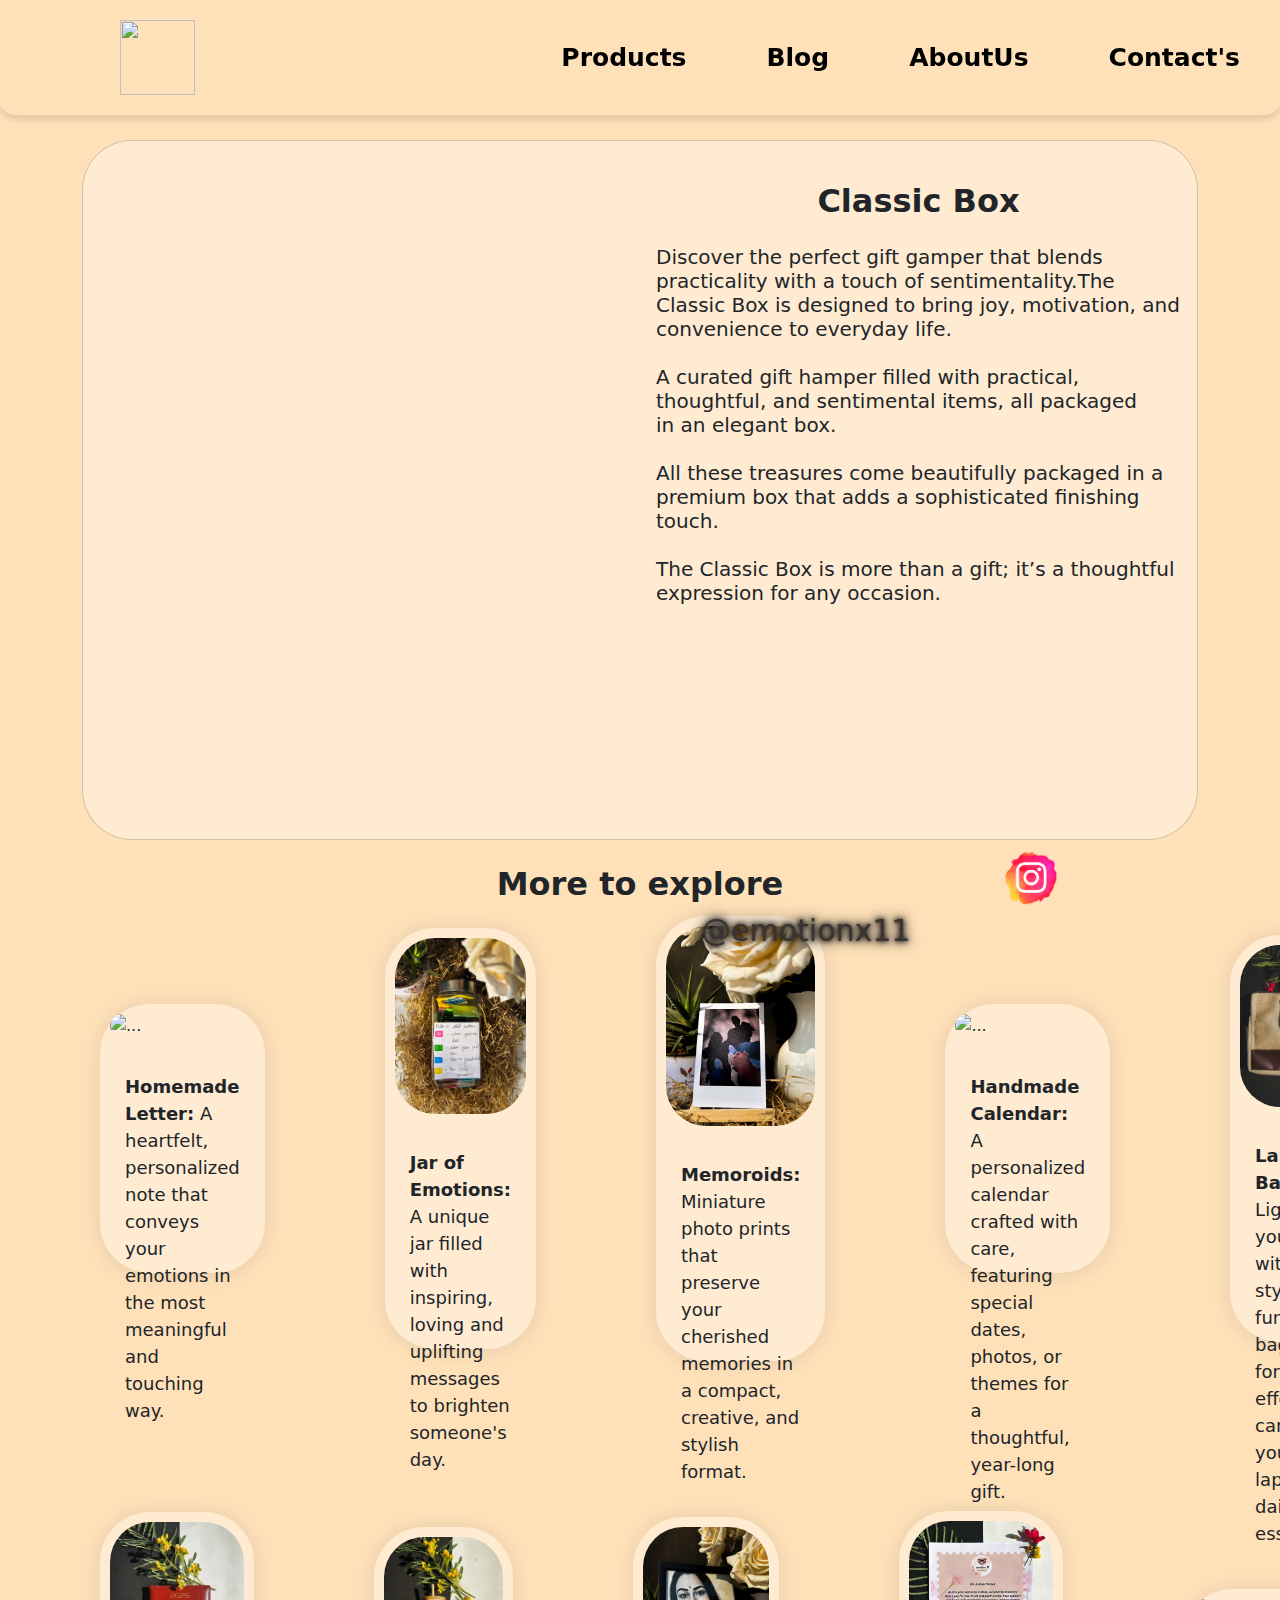
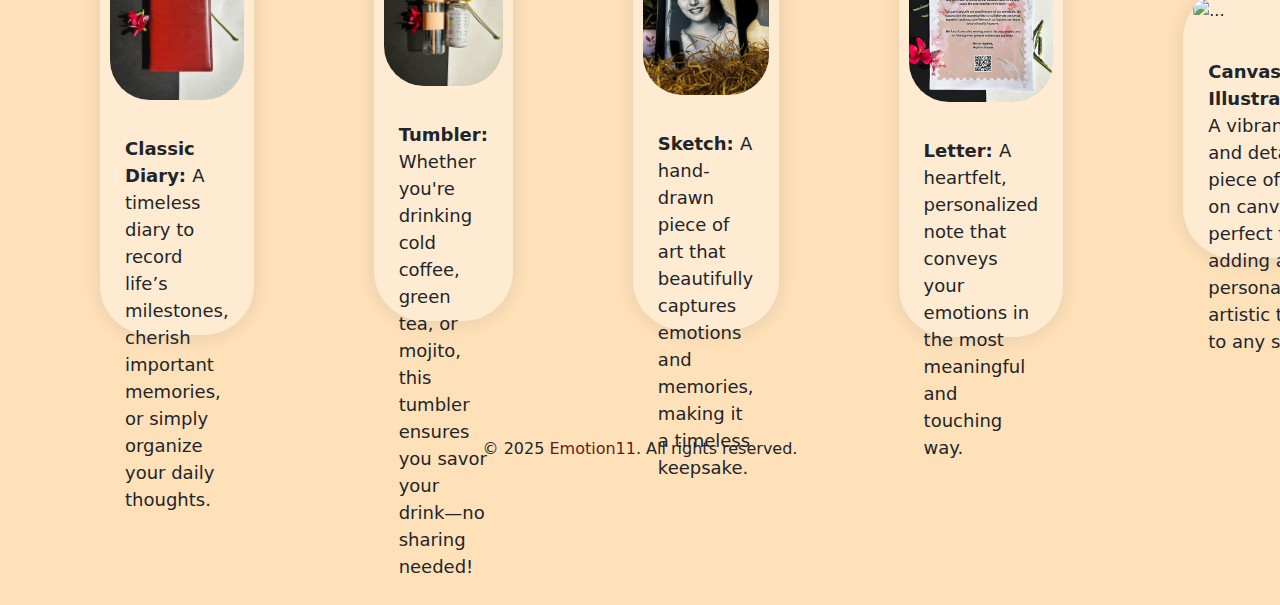
==== commit e5d1bbd1: "Add files via upload" ====
--- a/index.html
+++ b/index.html
@@ -1,134 +1,158 @@
 <!DOCTYPE html>
 <html lang="en">
+
 <head>
-    <meta charset="UTF-8">
-    <meta name="viewport" content="width=device-width, initial-scale=1.0">
-    <title>Emotion11/Home</title>
-    <link rel="stylesheet" href="	https://cdn.jsdelivr.net/npm/bootstrap@5.3.3/dist/css/bootstrap.min.css">
-    <link rel="stylesheet" href="style.css">
+  <meta charset="UTF-8">
+  <meta name="viewport" content="width=device-width, initial-scale=1.0">
+  <title>Emotion11/Home</title>
+  <link rel="stylesheet" href="	https://cdn.jsdelivr.net/npm/bootstrap@5.3.3/dist/css/bootstrap.min.css">
+  <link rel="stylesheet" href="style.css">
 </head>
+
 <body>
-    <section id="header">
-        <div class="home">
-            <img src="New Project2.png" alt="" class="logo">
+  <section id="header">
+    <div class="home">
+      <img src="New Project2.png" alt="" class="logo">
+    </div>
+    <div class="nav2">
+      <ul id="navbar">
+        <li><a href="products.html">Products</a></li>
+        <li><a href="blog.html">Blog</a></li>
+        <li><a href="about us.html">AboutUs</a></li>
+        <li><a href="contact us.html">Contact's</a></li>
+      </ul>
+    </div>
+
+  </section>
+  <div class="container">
+    <div class="card">
+      <div class="row g-0">
+        <div class="col-md-6">
+          <img src="Screenshot 2025-01-13 135725.png" class="img-fluid " alt="">
         </div>
-           <div class="nav2">
-               <ul id="navbar">
-                   <li><a href="products.html">Products</a></li>
-                   <li><a href="blog.html">Blog</a></li>
-                   <li><a href="about us.html">AboutUs</a></li>
-                   <li><a href="contact us.html">Contact's</a></li>
-               </ul>
-           </div>
-
-    </section>
-    <div class="container">
-      <div class="card" >
-        <div class="row g-0">
-          <div class="col-md-6">
-            <img src="Screenshot 2025-01-13 135725.png" class="img-fluid " alt="">
+        <div class="col-md-6">
+          <div class="card-body">
+            <h2 class="card-title">Classic Box</h2>
+            <h5 class="card-text1">Discover the perfect gift gamper that blends practicality with a touch of
+              sentimentality.The Classic Box is designed to bring joy, motivation, and convenience to everyday life.
+              <br> <br> A curated gift hamper filled with practical, thoughtful, and sentimental items, all packaged
+              in an elegant box. <br> <br> All these treasures come beautifully packaged in a premium box that adds a
+              sophisticated finishing touch. <br> <br>The Classic Box is more than a gift; it’s a thoughtful expression
+              for any occasion. </h5>
+          <div class="insta">
+            <a href="https://www.instagram.com/emotionx11?igsh=aGJOTdkN2I0a21u" target="_blank">
+                <img src="insta.png" alt="Instagram" class="instagram-logo">
+            </a>
+            <a href="https://www.instagram.com/emotionx11?igsh=aGJOTdkN2I0a21u" target="_blank" class="card-text">@emotionx11</a>
           </div>
-          <div class="col-md-6">
-            <div class="card-body">
-              <h2 class="card-title">Classic Box</h2>
-              <h5 class="card-text1">Discover the perfect gift gamper that blends practicality with a touch of sentimentality.The Classic Box is designed to bring joy, motivation, and convenience to everyday life. <br> <br> A curated gift hamper filled with practical, thoughtful, and sentimental items, all packaged in an elegant box. <br> <br>  All these treasures come beautifully packaged in a premium box that adds a sophisticated finishing touch. <br> <br>The Classic Box is more than a gift; it’s a thoughtful expression for any occasion. </h5>
-            </div>
           </div>
         </div>
       </div>
     </div>
-    
-<h4 class="mte">More to explore</h4>
-    <!--cards-->
-      <div class="cards">
-        <div class="card-1" style="width: 18rem;">
-          <img src="letter_em11[1].jpg" class="card-img-top img1" alt="...">
-          <div class="card-body1">
-            <p class="card-text"><b>Homemade Letter:</b> A heartfelt, personalized note that conveys your emotions in the most meaningful and touching way.  
+  </div>
 
-            </p>
-          </div>
-        </div>
+  <h4 class="mte">More to explore</h4>
+  <!--cards-->
+  <div class="cards">
+    <div class="card-1" style="width: 18rem;">
+      <img src="letter_em11[1].jpg" class="card-img-top img1" alt="...">
+      <div class="card-body1">
+        <p class="card-text"><b>Homemade Letter:</b> A heartfelt, personalized note that conveys your emotions in the
+          most meaningful and touching way.
 
-        <div class="card-1" style="width: 18rem;">
-          <img src="IMG-20241230-WA0012.jpg" class="card-img-top img1" alt="...">
-          <div class="card-body1">
-            <p class="card-text"><b>Jar of Emotions:</b> A unique jar filled with inspiring, loving and uplifting messages to brighten someone's day.</p>
-          </div>
-        </div>
+        </p>
+      </div>
+    </div>
 
-        <div class="card-1" style="width: 18rem;">
-          <img src="memoroids.jpg" class="card-img-top img1" alt="...">
-          <div class="card-body1">
-            <p class="card-text"><b> Memoroids: </b> Miniature photo prints that preserve your cherished memories in a compact, creative, and stylish format.  
+    <div class="card-1" style="width: 18rem;">
+      <img src="IMG-20241230-WA0012.jpg" class="card-img-top img1" alt="...">
+      <div class="card-body1">
+        <p class="card-text"><b>Jar of Emotions:</b> A unique jar filled with inspiring, loving and uplifting messages
+          to brighten someone's day.</p>
+      </div>
+    </div>
 
-            </p> 
-            </div>
-        </div>
+    <div class="card-1" style="width: 18rem;">
+      <img src="memoroids.jpg" class="card-img-top img1" alt="...">
+      <div class="card-body1">
+        <p class="card-text"><b> Memoroids: </b> Miniature photo prints that preserve your cherished memories in a
+          compact, creative, and stylish format.
 
-        <div class="card-1" style="width: 18rem;">
-          <img src="calander_canva_em.jpg" class="card-img-top img1" alt="...">
-          <div class="card-body1">
-            <p class="card-text"><b>Handmade Calendar: </b>  A personalized calendar crafted with care, featuring special dates, photos, or themes for a thoughtful, year-long gift. </p> 
-          </div>
-        </div>
+        </p>
+      </div>
+    </div>
 
-        <div class="card-1" style="width: 18rem;">
-          <img src="laptop bag.jpg" class="card-img-top img1" alt="...">
-          <div class="card-body1">
-            <p class="card-text"><b>Laptop Bag: </b>Lighten your load with this stylish and functional bag, ideal for effortlessly carrying your laptop and daily essentials.  </p> 
-          </div>
-        </div>
+    <div class="card-1" style="width: 18rem;">
+      <img src="calander_canva_em.jpg" class="card-img-top img1" alt="...">
+      <div class="card-body1">
+        <p class="card-text"><b>Handmade Calendar: </b> A personalized calendar crafted with care, featuring special
+          dates, photos, or themes for a thoughtful, year-long gift. </p>
       </div>
-      <!--cards2-->
-      <div class="cards2">
-        <div class="card-2" style="width: 18rem;">
-            <img src="classic diary.jpg" class="card-img-top img1" alt="...">
-            <div class="card-body1">
-              <p class="card-text"><b> Classic Diary: </b>A timeless diary to record life’s milestones, cherish important memories, or simply organize your daily thoughts.  </p> 
-            </div>
-          </div>
-  
-          <div class="card-2" style="width: 18rem;">
-            <img src="tubler.jpg" class="card-img-top img1" alt="...">
-            <div class="card-body1">
-              <p class="card-text"><b> Tumbler: </b> Whether you're drinking cold coffee, green tea, or mojito, this tumbler ensures you savor your drink—no sharing needed! </p> 
-            </div>
-          </div>
-  
-          <div class="card-2" style="width: 18rem;">
-            <img src="sketch.jpg" class="card-img-top img1" alt="...">
-            <div class="card-body1">
-              <p class="card-text"><b>Sketch:  </b> A hand-drawn piece of art that beautifully captures emotions and memories, making it a timeless keepsake. </p> 
-            </div>
-          </div>
-  
-          <div class="card-2" style="width: 18rem;">
-            <img src="letter.jpg" class="card-img-top img1" alt="...">
-            <div class="card-body1">
-              <p class="card-text"><b> Letter:  </b> A heartfelt, personalized note that conveys your emotions in the most meaningful and touching way.  </p> 
-            </div>
-          </div>
-  
-          <div class="card-2" style="width: 18rem;">
-            <img src="camva_02[1].jpg" class="card-img-top img1" alt="...">
-            <div class="card-body1">
-              <p class="card-text"><b>Canvas Illustration: </b> A vibrant and detailed piece of art on canvas, perfect for adding a personal or artistic touch to any space </p> 
-            </div>
-          </div>
+    </div>
+
+    <div class="card-1" style="width: 18rem;">
+      <img src="laptop bag.jpg" class="card-img-top img1" alt="...">
+      <div class="card-body1">
+        <p class="card-text"><b>Laptop Bag: </b>Lighten your load with this stylish and functional bag, ideal for
+          effortlessly carrying your laptop and daily essentials. </p>
       </div>
-        <footer>
-            <p>&copy; 2025 <span style="color: rgb(100, 26, 26);">Emotion11</span>. All rights reserved.</p>
-      </footer>
+    </div>
+  </div>
+  <!--cards2-->
+  <div class="cards2">
+    <div class="card-2" style="width: 18rem;">
+      <img src="classic diary.jpg" class="card-img-top img1" alt="...">
+      <div class="card-body1">
+        <p class="card-text"><b> Classic Diary: </b>A timeless diary to record life’s milestones, cherish important
+          memories, or simply organize your daily thoughts. </p>
       </div>
-    
-      
-    <!-- <section id="Hero">
+    </div>
+
+    <div class="card-2" style="width: 18rem;">
+      <img src="tubler.jpg" class="card-img-top img1" alt="...">
+      <div class="card-body1">
+        <p class="card-text"><b> Tumbler: </b> Whether you're drinking cold coffee, green tea, or mojito, this tumbler
+          ensures you savor your drink—no sharing needed! </p>
+      </div>
+    </div>
+
+    <div class="card-2" style="width: 18rem;">
+      <img src="sketch.jpg" class="card-img-top img1" alt="...">
+      <div class="card-body1">
+        <p class="card-text"><b>Sketch: </b> A hand-drawn piece of art that beautifully captures emotions and memories,
+          making it a timeless keepsake. </p>
+      </div>
+    </div>
+
+    <div class="card-2" style="width: 18rem;">
+      <img src="letter.jpg" class="card-img-top img1" alt="...">
+      <div class="card-body1">
+        <p class="card-text"><b> Letter: </b> A heartfelt, personalized note that conveys your emotions in the most
+          meaningful and touching way. </p>
+      </div>
+    </div>
+
+    <div class="card-2" style="width: 18rem;">
+      <img src="camva_02[1].jpg" class="card-img-top img1" alt="...">
+      <div class="card-body1">
+        <p class="card-text"><b>Canvas Illustration: </b> A vibrant and detailed piece of art on canvas, perfect for
+          adding a personal or artistic touch to any space </p>
+      </div>
+    </div>
+  </div>
+  <footer>
+    <p>&copy; 2025 <span style="color: rgb(100, 26, 26);">Emotion11</span>. All rights reserved.</p>
+  </footer>
+  </div>
+
+
+  <!-- <section id="Hero">
         <h3>Not Gifts</h3>
         <h2>But Feelings</h2>
         <p>Emotion11 is a platform that<br> people with the unique experiences <br>they've had, allowing them to express<br> their feelings and emotions through the use<br> of virtual and in-person experiences.</p>
         <button>Shop Now</button>
     </section> -->
-    <script src="script.js"></script>
+  <script src="script.js"></script>
 </body>
-</html>+
+</html>
--- a/style.css
+++ b/style.css
@@ -106,6 +106,38 @@
     font-size: large;
 }
 
+.insta {
+    position: relative;
+    top: 235px;
+    margin-left: 45px;
+}
+a.card-text {
+    margin: auto;
+    
+    color: rgb(59, 50, 50); /* Text color */
+    text-shadow: 
+        0 0 5px rgb(0, 0, 0),   /* Blue glow */
+        0 0 10px rgb(28, 28, 29),  /* Blue glow */
+        0 0 15px rgb(57, 57, 58);  /* Blue glow */
+    font-size: 30px; /* Font size */
+    text-decoration: none; /* Remove underline */
+}
+.insta .card-text:hover {
+    text-shadow: 
+        0 0 10px #965252,   /* Brighter glow on hover */
+        0 0 20px #884949, 
+        0 0 30px #9A4444; 
+}
+.instagram-logo {
+    width: 60px; /* Adjusted size */
+    transition: transform 0.3s cubic-bezier(0.53, -0.79, 0.78, 1.63);
+    margin-left: 300px; /* Adjusted margin */
+    margin-top: 0;
+}
+.instagram-logo:hover {
+    transform: scale(1.1); /* Scale up on hover */
+}
+
 .container{
     display: flex;
     justify-content: center; /* Center horizontally */
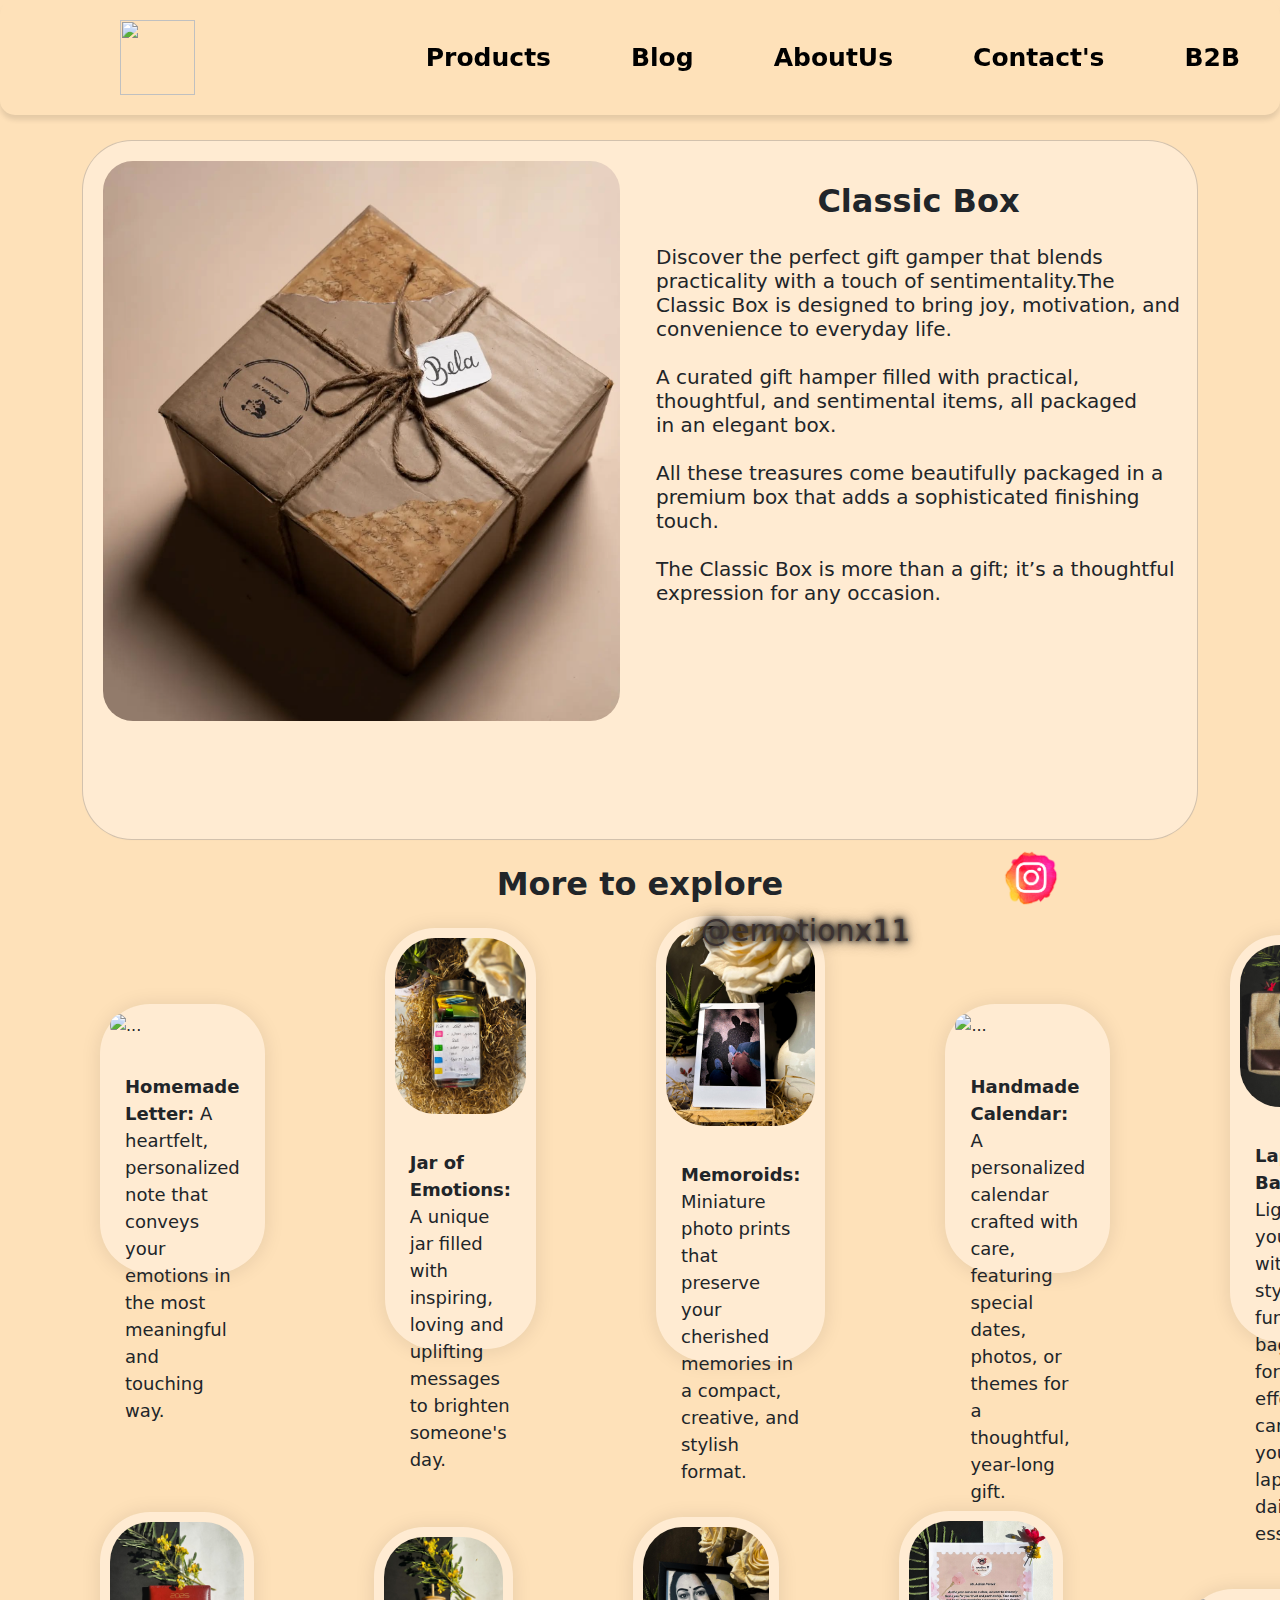
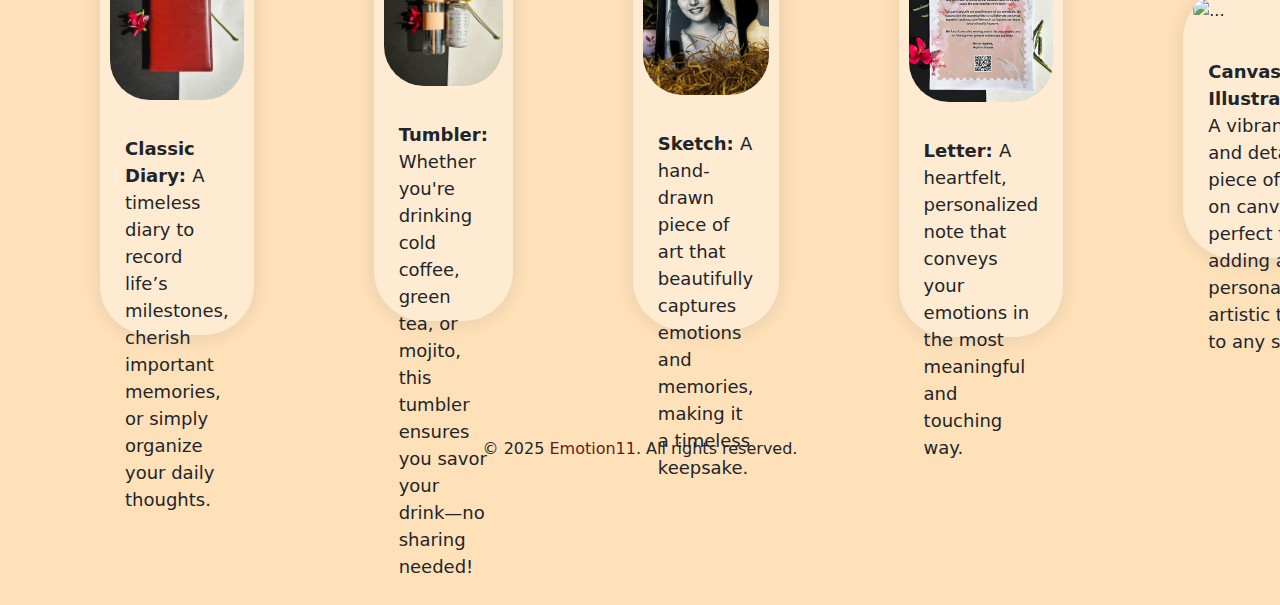
==== commit 04eaf3cf: "Update index.html" ====
--- a/index.html
+++ b/index.html
@@ -20,6 +20,7 @@
         <li><a href="blog.html">Blog</a></li>
         <li><a href="about us.html">AboutUs</a></li>
         <li><a href="contact us.html">Contact's</a></li>
+        <li><a href="B2B.html">B2B</a></li>
       </ul>
     </div>
 
--- a/style.css
+++ b/style.css
@@ -8,6 +8,12 @@
 body{
     background-color: #FEE1B9;
     cursor: url('icons8-cursor-100.png'), auto;
+    overflow-x: hidden;
+    width: 100%;
+    max-width: 100%;
+    zoom: 1;  /* Reset any unintended zoom */
+    transform: scale(1);  /* Ensures no scaling is applied */
+    overflow-x: hidden;  /* Prevents horizontal scrolling */
 }
 .logo{
     height: 75px;
@@ -327,4 +333,4 @@
 footer p{
     align-items:  center;
     text-align: center;
-}+}
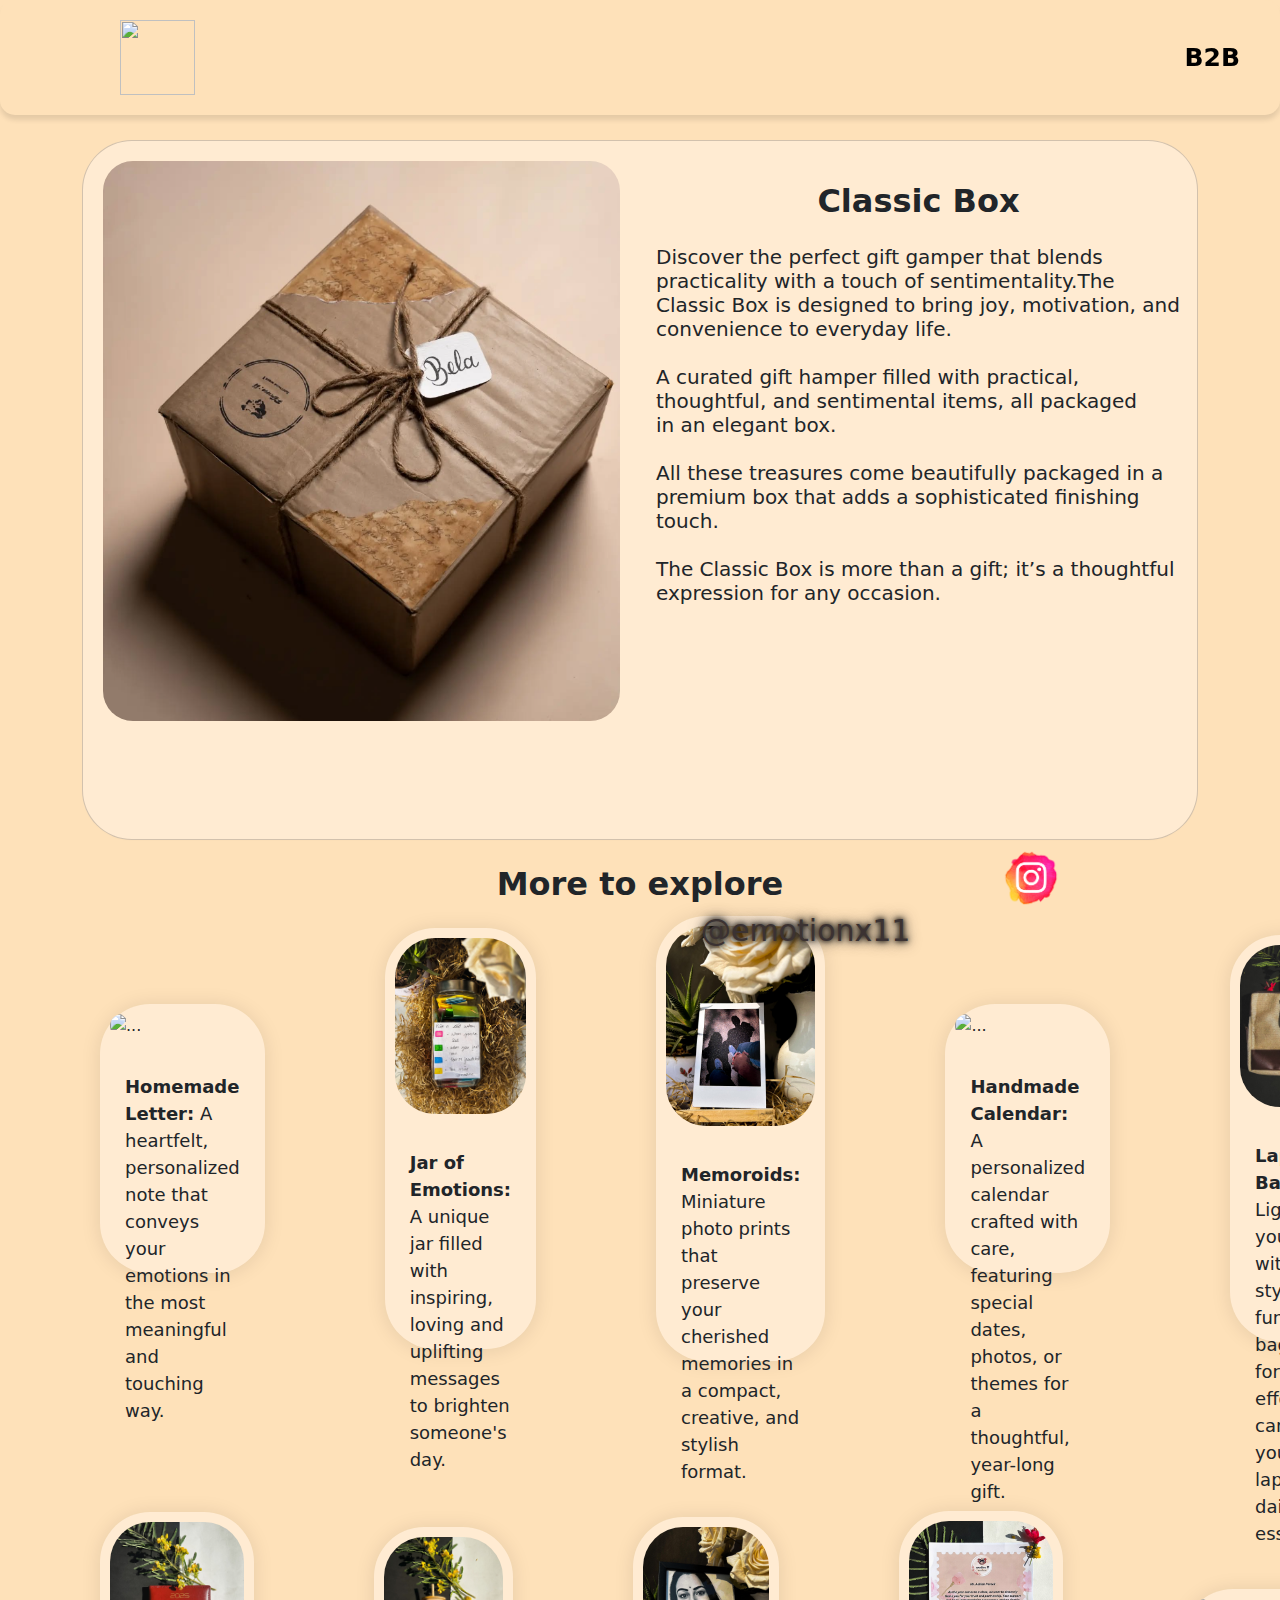
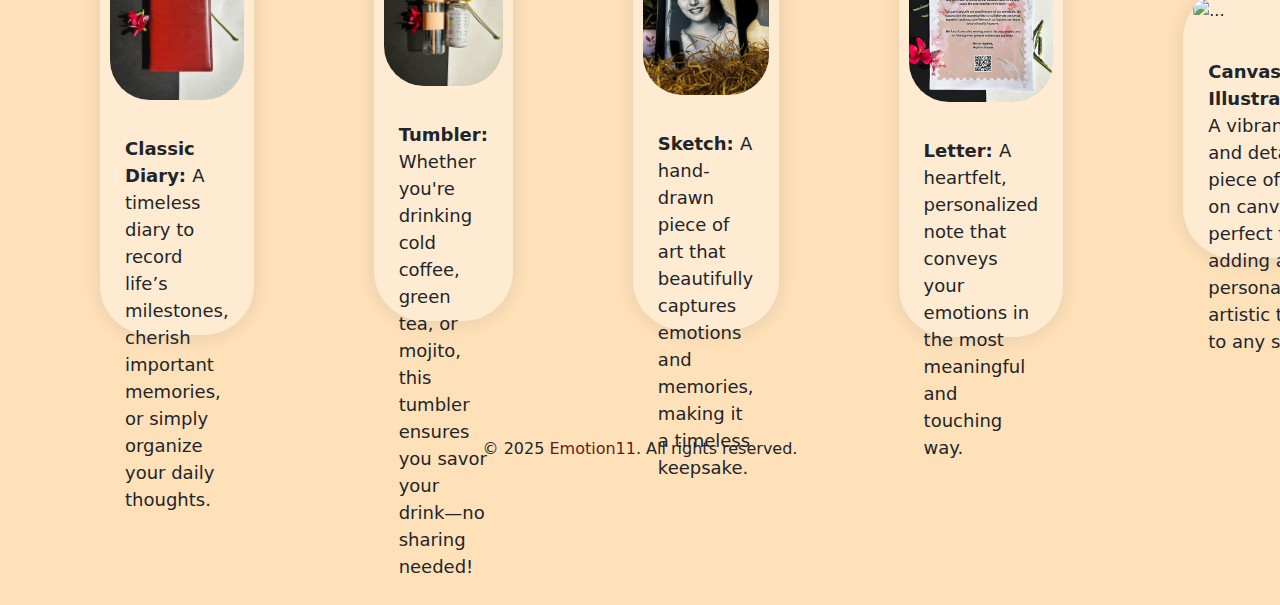
==== commit 7c283bf7: "Update index.html" ====
--- a/index.html
+++ b/index.html
@@ -16,10 +16,10 @@
     </div>
     <div class="nav2">
       <ul id="navbar">
-        <li><a href="products.html">Products</a></li>
+        <!--<li><a href="products.html">Products</a></li>
         <li><a href="blog.html">Blog</a></li>
         <li><a href="about us.html">AboutUs</a></li>
-        <li><a href="contact us.html">Contact's</a></li>
+        <li><a href="contact us.html">Contact's</a></li>-->
         <li><a href="B2B.html">B2B</a></li>
       </ul>
     </div>
